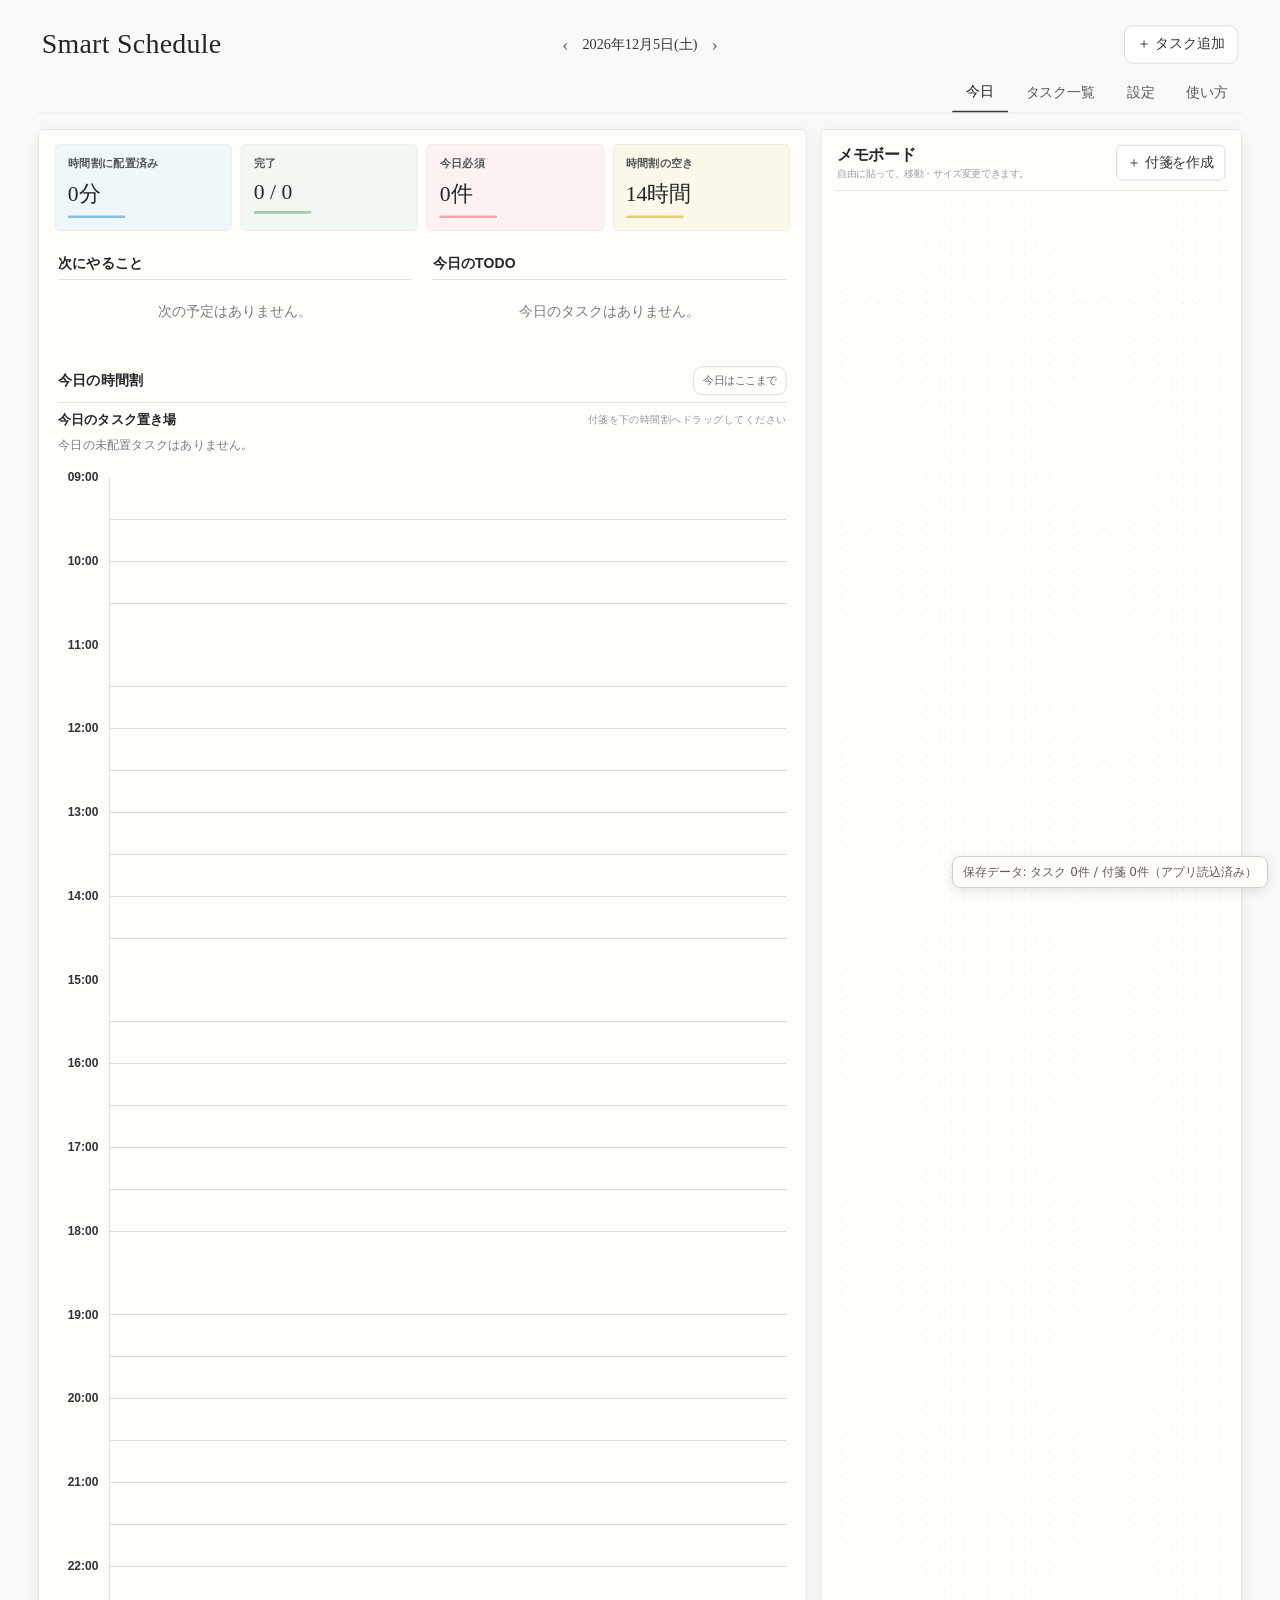
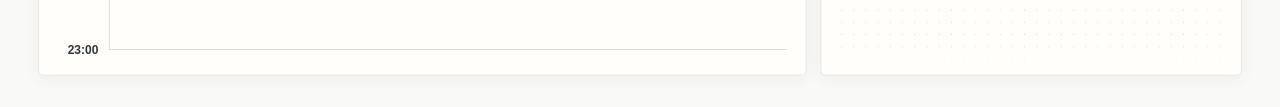
==== index.html @ 946af2ec "Load backup initialization fix on main entry" ====
<!doctype html>
<html lang="ja">
<head>
  <meta charset="utf-8">
  <meta name="viewport" content="width=device-width,initial-scale=1">
  <title>Smart Schedule</title>
  <meta name="theme-color" content="#f5f4f1">
  <meta name="application-name" content="Smart Schedule">
  <meta name="apple-mobile-web-app-capable" content="yes">
  <meta name="apple-mobile-web-app-status-bar-style" content="default">
  <meta name="apple-mobile-web-app-title" content="Smart Schedule">
  <link rel="manifest" href="manifest.webmanifest?v=3">
  <link rel="icon" href="icon-192-v3.svg" type="image/svg+xml">
  <link rel="apple-touch-icon" href="icon-192-v3.svg">
  <link rel="stylesheet" href="styles-v32.css">
</head>
<body>
  <div id="storageBootStatus" style="position:fixed;right:12px;bottom:12px;z-index:99999;padding:7px 10px;border:1px solid #d7cec4;border-radius:8px;background:#fffdf9;color:#655b52;font:12px/1.35 system-ui,-apple-system,'Segoe UI',sans-serif;box-shadow:0 3px 12px rgba(50,40,30,.12)">
    保存データ確認中…
  </div>
  <script>
  (function(){
    var el=document.getElementById('storageBootStatus');
    try{
      var raw=localStorage.getItem('smartScheduleDataV1');
      if(!raw){el.textContent='保存データ: キーなし';return;}
      var data=JSON.parse(raw);
      var tc=Array.isArray(data.tasks)?data.tasks.length:0;
      var mc=Array.isArray(data.memoNotes)?data.memoNotes.length:0;
      el.textContent='保存データ: タスク '+tc+'件 / 付箋 '+mc+'件';
    }catch(e){
      el.textContent='保存データ読込エラー: '+e.message;
    }
  })();
  </script>
  <div class="app-shell">
    <header class="topbar">
      <div class="brand-block">
        <h1>Smart Schedule</h1>
      </div>
      <div class="date-nav">
        <span class="date-chevron">‹</span>
        <p id="todayLabel"></p>
        <span class="date-chevron">›</span>
      </div>
      <div class="top-actions">
        <button id="addTaskBtn" class="primary">＋ タスク追加</button>
      </div>
    </header>

    <nav class="tabs">
      <button class="tab active" data-view="today">今日</button>
      <button class="tab" data-view="tasks">タスク一覧</button>
      <button class="tab" data-view="settings">設定</button>
      <button class="tab" data-view="help">使い方</button>
    </nav>

    <main>
      <section id="view-today" class="view active">
        <div id="overloadBanner" class="banner hidden"></div>

        <div class="today-layout">
          <section class="planner-page">
            <div class="summary-grid">
              <article class="stat-card stat-blue"><span>時間割に配置済み</span><strong id="plannedMinutes">0分</strong><i></i></article>
              <article class="stat-card stat-green"><span>完了</span><strong id="doneCount">0 / 0</strong><i></i></article>
              <article class="stat-card stat-red"><span>今日必須</span><strong id="mustCount">0件</strong><i></i></article>
              <article class="stat-card stat-yellow"><span>時間割の空き</span><strong id="freeMinutes">0分</strong><i></i></article>
            </div>

            <section id="neglectedSection" class="paper-section neglected-section hidden">
              <div class="section-head compact-head">
                <h2>放置中タスク</h2>
                <span id="neglectedCount" class="neglected-count">0件</span>
              </div>
              <div id="neglectedTasks" class="neglected-task-list"></div>
            </section>

            <div class="planner-overview">
              <section class="paper-section next-section">
                <div class="section-head compact-head">
                  <h2>次にやること</h2>
                </div>
                <div id="nextTask"></div>
              </section>

              <section class="paper-section todo-section">
                <div class="section-head compact-head">
                  <h2>今日のTODO</h2>
                </div>
                <div id="todayTasks" class="task-list compact-task-list"></div>
              </section>
            </div>

            <section class="paper-section timeline-section">
              <div class="section-head timeline-titlebar">
                <h2>今日の時間割</h2>
                <button id="dayDoneBtn" class="quiet-button">今日はここまで</button>
              </div>
              <div id="timeline" class="timeline"></div>
            </section>
          </section>

          <aside class="memo-page">
            <div class="memo-toolbar">
              <div>
                <h2>メモボード</h2>
                <p>自由に貼って、移動・サイズ変更できます。</p>
              </div>
              <button id="addMemoBtn" class="memo-add-button" type="button">＋ 付箋を作成</button>
            </div>
            <div id="memoBoard" class="memo-board" aria-label="自由メモスペース"></div>
          </aside>
        </div>
      </section>

      <section id="view-tasks" class="view">
        <section class="panel">
          <div class="section-head">
            <h2>タスク一覧</h2>
            <div class="filters task-filter-tabs" id="taskFilterTabs" role="tablist" aria-label="タスク表示切替">
              <button type="button" class="task-filter-tab active" data-task-filter="normal" role="tab" aria-selected="true">通常タスク</button>
              <button type="button" class="task-filter-tab" data-task-filter="recurring" role="tab" aria-selected="false">定期タスク</button>
              <button type="button" class="task-filter-tab" data-task-filter="done" role="tab" aria-selected="false">完了済み</button>
              <button type="button" class="task-filter-tab" data-task-filter="all" role="tab" aria-selected="false">すべて</button>
            </div>
          </div>
          <div id="allTasks" class="task-list"></div>
        </section>
      </section>

      <section id="view-settings" class="view">
        <section class="panel settings-grid">
          <h2>時間割の表示設定</h2>
          <label>平日の表示時間
            <div class="row"><input id="weekdayStart" type="time"><span>〜</span><input id="weekdayEnd" type="time"></div>
          </label>
          <label>土日の表示時間
            <div class="row"><input id="weekendStart" type="time"><span>〜</span><input id="weekendEnd" type="time"></div>
          </label>
          <label>時間割の最小目盛り
            <input value="30分" disabled>
          </label>
          <button id="saveSettingsBtn" class="primary">設定を保存</button>
        </section>

        <section class="panel install-panel">
          <h2>アプリとして使う</h2>
          <p class="muted">Smart Scheduleをインストールすると、Chromeのタブとは別の専用ウィンドウで起動できます。</p>
          <button id="installAppBtn" class="primary hidden" type="button">Smart Scheduleをインストール</button>
          <p id="installAppStatus" class="muted install-status"></p>
        </section>

        <section class="panel">
          <h2>データ管理</h2>
          <p class="muted">データはこのブラウザ内に保存されます。端末をまたいで使う場合は書き出し/読み込みを使ってください。</p>
          <div class="row wrap">
            <button id="exportBtn">データを書き出す</button>
            <label class="file-btn">データを読み込む<input id="importInput" type="file" accept="application/json"></label>
            <button id="demoBtn" class="ghost">サンプルデータを入れる</button>
          </div>
          <div class="storage-diagnostic">
            <button id="diagnoseStorageBtn" type="button">保存データを診断</button>
            <div id="storageDiagnosticResult" class="storage-diagnostic-result hidden"></div>
          </div>
        </section>
      </section>

      <section id="view-help" class="view">
        <section class="panel prose">
          <h2>使い方</h2>
          <h3>1. タスクを登録</h3>
          <p>「＋ タスク追加」から、内容・重要度・所要時間・実施方法・締切などを入力します。</p>
          <h3>2. 実施方法を選ぶ</h3>
          <ul>
            <li><b>日時固定</b>：指定した日時にそのまま時間割へ表示します。</li>
            <li><b>日付指定</b>：指定日に「今日のタスク置き場」へ表示します。</li>
            <li><b>期間指定</b>：開始日〜終了日の間、完了するまで毎日「今日のタスク置き場」へ表示します。</li>
            <li><b>締切まで候補</b>：開始可能日以降、締切まで候補として表示します。</li>
          </ul>
          <h3>3. 時間割を作る</h3>
          <p>時間割上部の小さな付箋をつかみ、下の時間割へドラッグして配置します。</p>
          <p>付箋置き場ではすべて同じ大きさですが、時間割に置くと所要時間に応じて高さが変わります。60分のタスクなら1時間ぶん、90分なら1時間30分ぶん表示されます。</p>
          <h3>4. 配置後に動かす</h3>
          <p>時間割上の「⋮⋮」を上下にドラッグすると時刻を変更できます。「戻す」で付箋置き場へ戻せます。</p>
          <h3>5. 右側をメモ帳として使う</h3>
          <p>時間割の右側は自由な白紙スペースです。「＋ 付箋を作成」からメモを作成できます。色は赤・黄・緑・青から選べ、初期色は緑です。</p>
          <p>作成した付箋は上部をドラッグして自由に移動できます。右下をドラッグすると大きさを自由に変更できます。</p>
          <h3>6. 終わったら完了</h3>
          <p>「完了」を押すとそのタスクを完了扱いにします。</p>
        </section>
      </section>
    </main>
  </div>

  <dialog id="memoDialog">
    <form id="memoForm" method="dialog">
      <div class="dialog-head">
        <h2 id="memoDialogTitle">付箋を作成</h2>
        <button type="button" id="closeMemoDialogBtn" class="icon-btn">×</button>
      </div>

      <input type="hidden" id="memoId">

      <label>付箋に書く内容
        <textarea id="memoText" rows="6" maxlength="1000" placeholder="急に入った仕事、あとで確認すること、思いついたことなど" required></textarea>
      </label>

      <fieldset class="memo-color-fieldset">
        <legend>付箋の色</legend>
        <div class="memo-color-options">
          <label class="memo-color-option red">
            <input type="radio" name="memoColor" value="red">
            <span>赤</span>
          </label>
          <label class="memo-color-option yellow">
            <input type="radio" name="memoColor" value="yellow">
            <span>黄</span>
          </label>
          <label class="memo-color-option green">
            <input type="radio" name="memoColor" value="green" checked>
            <span>緑</span>
          </label>
          <label class="memo-color-option blue">
            <input type="radio" name="memoColor" value="blue">
            <span>青</span>
          </label>
        </div>
      </fieldset>

      <label class="memo-important-check">
        <input id="memoImportant" type="checkbox">
        <span>重要な付箋</span>
      </label>

      <div class="dialog-actions">
        <button type="button" id="deleteMemoBtn" class="danger hidden">削除</button>
        <span class="spacer"></span>
        <button type="button" id="cancelMemoBtn">キャンセル</button>
        <button type="submit" class="primary">保存</button>
      </div>
    </form>
  </dialog>

  <dialog id="taskDialog">
    <form id="taskForm" method="dialog">
      <div class="dialog-head">
        <h2 id="dialogTitle">タスク追加</h2>
        <button type="button" id="closeDialogBtn" class="icon-btn">×</button>
      </div>

      <input type="hidden" id="taskId">

      <div id="taskOverdueInfo" class="task-overdue-info hidden"></div>

      <div class="task-basic-fields">
        <label>タスク名
          <input id="title" required maxlength="100" placeholder="例：暗算プリントを作る">
        </label>

        <label>メモ
          <textarea id="notes" rows="3" placeholder="必要なら補足を書きます"></textarea>
        </label>

        <label>所要時間
          <div class="duration-input-wrap">
            <input id="duration" type="number" min="5" step="5" value="30" required>
            <span>分</span>
          </div>
        </label>

        <label>いつやるか
          <select id="scheduleMode">
            <option value="fixed">日時固定</option>
            <option value="date" selected>日付指定</option>
            <option value="range">期間指定</option>
            <option value="auto">締切まで候補</option>
          </select>
        </label>

        <div id="modeFields"></div>

        <label>締切
          <input id="deadline" type="datetime-local">
        </label>
      </div>

      <details class="task-details">
        <summary>
          <span>詳細設定</span>
          <small>重要度・カテゴリ・繰り返しなど</small>
        </summary>

        <div class="task-details-body">
          <div class="form-grid">
            <label>カテゴリ<input id="category" placeholder="仕事・勉強・私用など"></label>
            <label>重要度
              <select id="importance">
                <option value="1">★</option>
                <option value="2">★★</option>
                <option value="3" selected>★★★</option>
                <option value="4">★★★★</option>
                <option value="5">★★★★★</option>
              </select>
            </label>
            <label>作業の重さ
              <select id="intensity">
                <option value="light">軽い</option>
                <option value="normal" selected>普通</option>
                <option value="focus">集中</option>
              </select>
            </label>
            <label>繰り返し
              <select id="recurrence">
                <option value="none">なし</option>
                <option value="daily">毎日</option>
                <option value="weekdays">平日のみ</option>
                <option value="weekends">土日のみ</option>
                <option value="weekly">毎週（曜日指定）</option>
              </select>
            </label>
          </div>

          <div id="weekdayPicker" class="weekday-picker hidden"></div>

          <div class="advanced task-placement-note">
            <h3>時間割への配置</h3>
            <p class="muted">日付指定・期間指定・締切まで候補のタスクは、今日のタスク置き場から自分で時間割へ配置します。</p>
          </div>
        </div>
      </details>

      <div class="dialog-actions">
        <button type="button" id="deleteTaskBtn" class="danger hidden">削除</button>
        <span class="spacer"></span>
        <button type="button" id="cancelBtn">キャンセル</button>
        <button type="submit" class="primary">保存</button>
      </div>
    </form>
  </dialog>

  <script>
  (function(){
    var boot=document.getElementById('storageBootStatus');
    var s=document.createElement('script');
    s.src='./app-v48.js?v=20261112-safe2';
    s.onload=function(){
      if(boot && !boot.textContent.includes('アプリ読込済み')) boot.textContent+=' / JS読込完了';
    };
    s.onerror=function(){
      if(boot) boot.textContent+=' / JS読込失敗';
    };
    document.body.appendChild(s);
  })();
  </script>
</body>
</html>
---- styles-v32.css ----
:root{
  --bg:#f6f7fb;--panel:#fff;--text:#1f2937;--muted:#6b7280;--line:#e5e7eb;
  --primary:#2563eb;--primary-soft:#eff6ff;--danger:#dc2626;--warn:#b45309;
  --radius:16px;--shadow:0 8px 30px rgba(15,23,42,.06)
}
*{box-sizing:border-box}
body{margin:0;font-family:-apple-system,BlinkMacSystemFont,"Segoe UI","Noto Sans JP",sans-serif;background:var(--bg);color:var(--text)}
button,input,select,textarea{font:inherit}
button{cursor:pointer;border:1px solid var(--line);background:#fff;border-radius:10px;padding:.65rem .9rem}
button:hover{filter:brightness(.98)}
.primary{background:var(--primary);color:#fff;border-color:var(--primary)}
.ghost{background:#f9fafb}.danger{color:#fff;background:var(--danger);border-color:var(--danger)}
.app-shell{max-width:1120px;margin:auto;padding:24px}
.topbar{display:flex;justify-content:space-between;gap:16px;align-items:center}
.topbar h1{margin:0;font-size:1.7rem}.topbar p{margin:.3rem 0 0;color:var(--muted)}
.top-actions,.row{display:flex;gap:10px;align-items:center}.wrap{flex-wrap:wrap}
.tabs{display:flex;gap:8px;margin:20px 0;overflow:auto}.tab.active{background:#111827;color:#fff;border-color:#111827}
.view{display:none}.view.active{display:block}
.summary-grid{display:grid;grid-template-columns:repeat(4,1fr);gap:12px;margin-bottom:14px}
.stat-card,.panel{background:var(--panel);border:1px solid var(--line);border-radius:var(--radius);box-shadow:var(--shadow)}
.stat-card{padding:16px}.stat-card span{display:block;color:var(--muted);font-size:.9rem}.stat-card strong{display:block;font-size:1.45rem;margin-top:4px}
.panel{padding:18px;margin:14px 0}.section-head{display:flex;justify-content:space-between;gap:12px;align-items:center}
.section-head h2,.panel h2{margin:0 0 12px}
.focus-panel{border-left:5px solid var(--primary)}
.banner{border-radius:12px;padding:12px 14px;background:#fff7ed;border:1px solid #fed7aa;color:#9a3412;margin-bottom:14px}
.hidden{display:none!important}
.timeline{display:flex;flex-direction:column;gap:8px}
.timeline-item{display:grid;grid-template-columns:110px 1fr auto;gap:12px;align-items:center;padding:12px;border:1px solid var(--line);border-radius:12px}
.timeline-item.fixed{border-left:5px solid #7c3aed}.timeline-item.must{border-left:5px solid #dc2626}.timeline-item.recommended{border-left:5px solid #ea580c}
.time{font-variant-numeric:tabular-nums;font-weight:700}.meta,.muted{color:var(--muted);font-size:.9rem}
.task-list{display:flex;flex-direction:column;gap:10px}
.task-card{border:1px solid var(--line);border-radius:12px;padding:14px;display:grid;grid-template-columns:1fr auto;gap:12px;background:#fff}
.task-card.done{opacity:.6}.task-card h3{margin:0 0 6px;font-size:1rem}.task-tags{display:flex;gap:6px;flex-wrap:wrap}
.tag{background:#f3f4f6;border-radius:999px;padding:3px 8px;font-size:.78rem}
.tag.red{background:#fef2f2;color:#b91c1c}.tag.orange{background:#fff7ed;color:#c2410c}.tag.blue{background:#eff6ff;color:#1d4ed8}
.card-actions{display:flex;gap:6px;align-items:flex-start;flex-wrap:wrap;justify-content:flex-end}
.card-actions button{padding:.45rem .65rem;font-size:.86rem}
.settings-grid{display:grid;grid-template-columns:1fr 1fr;gap:14px}.settings-grid h2{grid-column:1/-1}
label{display:flex;flex-direction:column;gap:6px;color:#374151;font-size:.92rem}
input,select,textarea{width:100%;border:1px solid #d1d5db;border-radius:10px;padding:.7rem;background:#fff;color:var(--text)}
.check{flex-direction:row;align-items:center}.check input{width:auto}
.file-btn{display:inline-flex;width:auto;padding:.65rem .9rem;border:1px solid var(--line);border-radius:10px;background:#fff;cursor:pointer}.file-btn input{display:none}
dialog{width:min(720px,calc(100% - 24px));border:0;border-radius:18px;padding:0;box-shadow:0 25px 80px rgba(0,0,0,.25)}
dialog::backdrop{background:rgba(15,23,42,.5)}
#taskForm{padding:20px;display:flex;flex-direction:column;gap:14px}.dialog-head,.dialog-actions{display:flex;align-items:center;gap:10px}.dialog-head{justify-content:space-between}
.dialog-head h2{margin:0}.icon-btn{border:0;font-size:1.5rem;padding:.2rem .5rem}.spacer{flex:1}
.form-grid{display:grid;grid-template-columns:1fr 1fr;gap:12px}.advanced{border-top:1px solid var(--line);padding-top:12px}.advanced h3{margin:0 0 10px}
.weekday-picker{display:flex;gap:6px;flex-wrap:wrap}.weekday-picker label{flex-direction:row;padding:6px 10px;border:1px solid var(--line);border-radius:999px}
.prose{line-height:1.75}.prose h3{margin-top:1.4rem;margin-bottom:.4rem}
.next-box{display:flex;justify-content:space-between;gap:14px;align-items:center}.next-box strong{font-size:1.12rem}
.empty{padding:24px;text-align:center;color:var(--muted)}
@media(max-width:760px){
  .app-shell{padding:14px}.topbar{align-items:flex-start;flex-direction:column}.top-actions{width:100%}.top-actions button{flex:1}
  .summary-grid{grid-template-columns:1fr 1fr}.settings-grid,.form-grid{grid-template-columns:1fr}.settings-grid h2{grid-column:auto}
  .timeline-item{grid-template-columns:86px 1fr}.timeline-item .card-actions{grid-column:1/-1}
  .task-card{grid-template-columns:1fr}.card-actions{justify-content:flex-start}
}


/* --- Planner / sticky-note schedule --- */
.planner-help{
  margin-bottom:12px;padding:10px 12px;border-radius:10px;background:#f8fafc;
  color:var(--muted);font-size:.9rem;border:1px solid var(--line)
}
.planner-wrap{display:grid;grid-template-columns:64px 1fr;gap:10px;align-items:start}
.planner-labels{position:relative}
.planner-time{
  position:absolute;left:0;right:0;transform:translateY(-.6em);
  color:#9ca3af;font-size:.75rem;text-align:right;padding-right:4px
}
.planner-time.major{color:#4b5563;font-weight:700}
.planner-canvas{
  position:relative;border:1px solid var(--line);border-radius:14px;
  background:
    repeating-linear-gradient(
      to bottom,
      #ffffff 0,
      #ffffff 47px,
      #eef2f7 47px,
      #eef2f7 48px
    );
  overflow:hidden;min-width:0
}
.planner-task,.planner-break{
  position:absolute;left:8px;right:8px;border-radius:12px
}
.planner-task{
  display:grid;grid-template-columns:36px minmax(0,1fr) auto;gap:8px;align-items:center;
  padding:7px 8px;background:#fff;border:1px solid #dbe2ea;
  box-shadow:0 3px 10px rgba(15,23,42,.08);z-index:2
}
.planner-task.must{border-left:5px solid #dc2626}
.planner-task.recommended{border-left:5px solid #ea580c}
.planner-task.optional{border-left:5px solid #2563eb}
.planner-task.fixed{border-left:5px solid #7c3aed;background:#faf5ff}
.planner-task.manual{border-left:5px solid #059669;background:#ecfdf5}
.planner-task.dragging{z-index:20;opacity:.92;box-shadow:0 14px 30px rgba(15,23,42,.22)}
.drag-handle{
  border:0;background:transparent;padding:8px 4px;cursor:grab;font-size:1.05rem;
  touch-action:none;user-select:none;color:#6b7280
}
.drag-handle:active{cursor:grabbing}
.planner-task-body{min-width:0}
.planner-task-body b{display:block;white-space:nowrap;overflow:hidden;text-overflow:ellipsis}
.planner-task-actions{display:flex;gap:4px;flex-wrap:wrap;justify-content:flex-end}
.planner-task-actions button{padding:.32rem .48rem;font-size:.76rem}
.planner-break{
  background:rgba(148,163,184,.12);border:1px dashed #cbd5e1;
  display:flex;align-items:center;padding:0 10px;color:#64748b;font-size:.8rem;z-index:1
}

@media(max-width:760px){
  .planner-wrap{grid-template-columns:48px 1fr;gap:6px}
  .planner-task{grid-template-columns:30px minmax(0,1fr);padding:6px}
  .planner-task-actions{grid-column:2;justify-content:flex-start}
  .planner-task-actions button{padding:.28rem .42rem}
  .planner-task,.planner-break{left:5px;right:5px}
}


/* Compact planner cards for 15/30 minute tasks */
.planner-task{overflow:hidden}
.planner-task.compact{
  grid-template-columns:30px minmax(0,1fr) auto;
  gap:6px;
  padding:4px 6px;
}
.planner-task.compact .drag-handle{
  padding:4px 2px;
  min-height:28px;
}
.planner-task.compact .planner-task-body{
  display:flex;
  align-items:center;
  min-height:28px;
}
.planner-task.compact .planner-task-body b{
  font-size:.9rem;
  line-height:1.1;
}
.planner-task.compact .planner-task-body .meta{
  display:none;
}
.planner-task.compact .planner-task-actions{
  flex-wrap:nowrap;
  gap:3px;
  align-items:center;
}
.planner-task.compact .planner-task-actions button{
  padding:.22rem .38rem;
  font-size:.7rem;
  line-height:1;
  min-height:28px;
}


/* Exact time-proportional planner blocks */
.planner-task,
.planner-break{
  border-radius:10px;
}
.planner-task{
  min-height:0;
}
.planner-task.compact{
  min-height:0;
}


/* Manual sticky-note task tray */
.task-tray-section{
  margin-bottom:14px;
  padding:12px;
  border:1px solid var(--line);
  border-radius:12px;
  background:#fafafa;
}
.tray-head{
  display:flex;
  justify-content:space-between;
  gap:10px;
  align-items:center;
  margin-bottom:10px;
}
.tray-head span{color:var(--muted);font-size:.82rem}
.task-tray{
  display:flex;
  gap:8px;
  flex-wrap:wrap;
  align-items:stretch;
}
.task-sticky{
  width:150px;
  min-height:58px;
  max-height:58px;
  padding:7px 8px;
  border:1px solid #d8dee8;
  border-left:4px solid #f59e0b;
  border-radius:9px;
  background:#fffdf3;
  display:grid;
  grid-template-columns:minmax(0,1fr) auto;
  grid-template-rows:auto auto;
  gap:2px 6px;
  align-items:center;
  cursor:grab;
  user-select:none;
  touch-action:none;
  overflow:hidden;
}
.task-sticky:active{cursor:grabbing}
.sticky-title{
  grid-column:1/2;
  font-weight:700;
  font-size:.84rem;
  white-space:nowrap;
  overflow:hidden;
  text-overflow:ellipsis;
}
.sticky-meta{
  grid-column:1/2;
  color:var(--muted);
  font-size:.72rem;
  white-space:nowrap;
  overflow:hidden;
  text-overflow:ellipsis;
}
.task-sticky button{
  grid-column:2/3;
  grid-row:1/3;
  padding:.28rem .42rem;
  font-size:.72rem;
}
.tray-empty{color:var(--muted);font-size:.86rem;padding:4px 0}
.sticky-ghost{
  position:fixed;
  z-index:9999;
  pointer-events:none;
  padding:7px 10px;
  border-radius:8px;
  border:1px solid #d8dee8;
  background:#fffdf3;
  box-shadow:0 8px 24px rgba(15,23,42,.18);
  font-size:.82rem;
  max-width:220px;
  white-space:nowrap;
  overflow:hidden;
  text-overflow:ellipsis;
}
@media(max-width:760px){
  .tray-head{align-items:flex-start;flex-direction:column}
  .task-sticky{width:calc(50% - 4px);min-width:130px}
}


/* Split planner + free memo board */
.schedule-workspace{
  display:grid;
  grid-template-columns:minmax(0,1.35fr) minmax(320px,.65fr);
  gap:14px;
  align-items:stretch;
}
.schedule-column{min-width:0}
.memo-column{
  min-width:0;
  display:flex;
  flex-direction:column;
  border-left:1px solid var(--line);
  padding-left:14px;
}
.memo-toolbar{
  display:flex;
  justify-content:space-between;
  gap:10px;
  align-items:flex-start;
  margin-bottom:10px;
}
.memo-toolbar h3{margin:0 0 3px;font-size:1rem}
.memo-toolbar p{margin:0;color:var(--muted);font-size:.78rem;line-height:1.4}
.memo-toolbar button{white-space:nowrap}
.memo-board{
  position:relative;
  flex:1;
  min-height:720px;
  border:1px solid #e5e7eb;
  border-radius:12px;
  background:#fff;
  overflow:hidden;
}

/* Free memo sticky notes */
.memo-note{
  position:absolute;
  min-width:130px;
  min-height:90px;
  max-width:100%;
  resize:both;
  overflow:auto;
  border-radius:10px;
  border:1px solid rgba(15,23,42,.14);
  box-shadow:0 4px 14px rgba(15,23,42,.12);
  display:flex;
  flex-direction:column;
  z-index:2;
}
.memo-note.moving{z-index:20;box-shadow:0 12px 30px rgba(15,23,42,.22)}
.memo-note-bar{
  display:flex;
  align-items:center;
  gap:5px;
  min-height:32px;
  padding:4px 5px 4px 8px;
  border-bottom:1px solid rgba(15,23,42,.1);
  cursor:grab;
  user-select:none;
  touch-action:none;
  background:rgba(255,255,255,.25);
}
.memo-note-bar:active{cursor:grabbing}
.memo-grip{font-weight:700;opacity:.55}
.memo-note-label{font-size:.7rem;font-weight:700;opacity:.65;flex:1}
.memo-mini-btn{
  padding:.2rem .38rem;
  font-size:.68rem;
  border-radius:7px;
  background:rgba(255,255,255,.65);
}
.memo-note-text{
  padding:9px 10px 14px;
  font-size:.88rem;
  line-height:1.55;
  white-space:normal;
  overflow-wrap:anywhere;
  flex:1;
}
.memo-red{background:#ffd9d9}
.memo-yellow{background:#fff3b0}
.memo-green{background:#dff4df}
.memo-blue{background:#dcecff}

/* memo editor color selector */
.memo-color-fieldset{
  border:1px solid var(--line);
  border-radius:12px;
  padding:12px;
  margin:0;
}
.memo-color-fieldset legend{padding:0 6px;color:#374151;font-size:.92rem}
.memo-color-options{
  display:grid;
  grid-template-columns:repeat(4,1fr);
  gap:8px;
}
.memo-color-option{
  min-height:44px;
  border:1px solid rgba(15,23,42,.12);
  border-radius:10px;
  padding:8px;
  display:flex;
  flex-direction:row;
  align-items:center;
  justify-content:center;
  gap:6px;
  cursor:pointer;
}
.memo-color-option input{width:auto}
.memo-color-option.red{background:#ffd9d9}
.memo-color-option.yellow{background:#fff3b0}
.memo-color-option.green{background:#dff4df}
.memo-color-option.blue{background:#dcecff}

@media(max-width:900px){
  .schedule-workspace{grid-template-columns:1fr}
  .memo-column{
    border-left:0;
    border-top:1px solid var(--line);
    padding-left:0;
    padding-top:14px;
  }
  .memo-board{min-height:520px}
}
@media(max-width:520px){
  .memo-toolbar{flex-direction:column}
  .memo-toolbar button{width:100%}
  .memo-color-options{grid-template-columns:1fr 1fr}
}


/* =========================================================
   Refined paper-planner visual system
   ========================================================= */
:root{
  --bg:#f5f4f1;
  --panel:#fffefa;
  --text:#22262b;
  --muted:#777b80;
  --line:#deded8;
  --paper:#fffefa;
  --paper-2:#fbfaf6;
  --blue:#7fb8df;
  --green:#9bc9a4;
  --red:#e8a0a0;
  --yellow:#e4c76a;
  --shadow:0 4px 18px rgba(33,37,41,.055);
}

body{
  background:
    linear-gradient(rgba(255,255,255,.56),rgba(255,255,255,.56)),
    #f3f2ef;
  color:var(--text);
}

.app-shell{
  max-width:1480px;
  margin:auto;
  padding:26px 30px 36px;
}

.topbar{
  display:grid;
  grid-template-columns:1fr auto 1fr;
  align-items:center;
  gap:20px;
  padding:3px 4px 10px;
}
.brand-block h1{
  margin:0;
  font-family:Georgia,"Times New Roman","Noto Serif JP",serif;
  font-size:2rem;
  font-weight:500;
  letter-spacing:.01em;
}
.date-nav{
  display:flex;
  align-items:center;
  justify-content:center;
  gap:16px;
  font-family:"Noto Serif JP",Georgia,serif;
}
.date-nav p{
  margin:0;
  color:#30343a;
  font-size:1.02rem;
}
.date-chevron{
  color:#686d72;
  font-size:1.4rem;
  user-select:none;
}
.top-actions{justify-content:flex-end}
.top-actions .primary{
  background:#fefefe;
  color:#31363b;
  border:1px solid #d9d9d4;
  box-shadow:none;
}
.top-actions .primary:hover{background:#f6f6f2}

.tabs{
  justify-content:flex-end;
  margin:0 0 18px;
  gap:4px;
  border-bottom:1px solid #e5e4df;
}
.tab{
  border:0;
  border-radius:0;
  background:transparent;
  padding:.75rem 1rem .7rem;
  color:#53575b;
}
.tab.active{
  background:transparent;
  color:#17191c;
  border-bottom:2px solid #33383d;
}

.today-layout{
  display:grid;
  grid-template-columns:minmax(0,1.55fr) minmax(300px,.85fr);
  gap:16px;
  align-items:stretch;
}

.planner-page,
.memo-page{
  background:rgba(255,254,250,.94);
  border:1px solid #e4e3de;
  border-radius:5px;
  box-shadow:var(--shadow);
}

.planner-page{
  padding:16px 18px 20px;
  min-width:0;
}

.memo-page{
  padding:16px 16px 18px;
  min-width:0;
  display:flex;
  flex-direction:column;
}

.summary-grid{
  grid-template-columns:repeat(4,minmax(0,1fr));
  gap:10px;
  margin-bottom:15px;
}
.stat-card{
  border-radius:6px;
  border:1px solid #ecebe6;
  box-shadow:none;
  padding:14px 14px 11px;
  min-height:100px;
  background:#fafafa;
  position:relative;
}
.stat-card span{
  font-size:.79rem;
  color:#4f5458;
  font-weight:600;
}
.stat-card strong{
  font-family:Georgia,"Times New Roman","Noto Serif JP",serif;
  font-size:1.55rem;
  font-weight:500;
  margin-top:9px;
}
.stat-card i{
  display:block;
  width:38%;
  height:3px;
  border-radius:3px;
  margin-top:8px;
  opacity:.9;
}
.stat-blue{background:#f0f7fb}.stat-blue i{background:var(--blue)}
.stat-green{background:#f1f8f2}.stat-green i{background:var(--green)}
.stat-red{background:#fcf2f2}.stat-red i{background:var(--red)}
.stat-yellow{background:#fbf7e9}.stat-yellow i{background:var(--yellow)}

.planner-overview{
  display:grid;
  grid-template-columns:1fr 1fr;
  gap:16px;
  margin-bottom:8px;
}
.paper-section{
  padding:12px 4px 8px;
  border:0;
  box-shadow:none;
  background:transparent;
}
.compact-head{
  border-bottom:1px solid #deded9;
  padding-bottom:7px;
  margin-bottom:2px;
}
.compact-head h2,
.timeline-titlebar h2{
  margin:0;
  font-size:1rem;
  font-weight:650;
  letter-spacing:.01em;
}
.timeline-titlebar{
  padding:5px 0 8px;
  border-bottom:1px solid #deded9;
}
.quiet-button{
  background:transparent;
  border:1px solid #dcdcd7;
  padding:.45rem .65rem;
  font-size:.78rem;
  color:#656a6e;
  box-shadow:none;
}

/* next item */
.focus-panel{border-left:0}
.next-box{
  min-height:92px;
  padding:15px 8px 12px;
  border-bottom:1px solid #ededE8;
}
.next-box strong{font-size:.96rem}
.next-box .meta{margin-top:6px;font-size:.78rem}
.next-box .primary{
  background:#fff;
  color:#33383d;
  border:1px solid #d7d7d2;
}

/* compact TODO on top */
.compact-task-list{gap:0}
.compact-task-list .task-card{
  border:0;
  border-bottom:1px solid #ecebe7;
  border-radius:0;
  padding:8px 4px;
  box-shadow:none;
  background:transparent;
  grid-template-columns:minmax(0,1fr) auto;
  gap:8px;
}
.compact-task-list .task-card h3{
  font-size:.86rem;
  margin:0;
  font-weight:500;
}
.compact-task-list .task-tags{display:none}
.compact-task-list .card-actions{gap:3px}
.compact-task-list .card-actions button{
  padding:.25rem .38rem;
  font-size:.68rem;
  border-radius:6px;
}

/* task tray */
.timeline-section{padding-top:7px}
.task-tray-section{
  margin:10px 0 16px;
  padding:0;
  border:0;
  border-radius:0;
  background:transparent;
}
.tray-head{
  margin:0 0 7px;
  align-items:center;
}
.tray-head b{
  font-size:.92rem;
  font-weight:650;
}
.tray-head span{font-size:.72rem;color:#92959a}
.task-tray{gap:7px}
.task-sticky{
  width:122px;
  min-height:52px;
  max-height:52px;
  border-radius:5px;
  background:#fff;
  border:1px solid #dbdbd6;
  border-left-width:4px;
  box-shadow:0 2px 6px rgba(40,43,46,.06);
}
.task-sticky:nth-child(4n+1){border-left-color:#e7a0a0}
.task-sticky:nth-child(4n+2){border-left-color:#e2c768}
.task-sticky:nth-child(4n+3){border-left-color:#86badb}
.task-sticky:nth-child(4n+4){border-left-color:#9fc99f}
.sticky-title{font-size:.78rem}
.sticky-meta{font-size:.67rem}

/* timeline */
.planner-wrap{
  grid-template-columns:50px 1fr;
  gap:8px;
}
.planner-canvas{
  border:0;
  border-left:1px solid #d7d8d4;
  border-radius:0;
  background:
    repeating-linear-gradient(
      to bottom,
      rgba(255,255,255,.01) 0,
      rgba(255,255,255,.01) 47px,
      #deded9 47px,
      #deded9 48px
    );
}
.planner-time{
  color:#7d8286;
  font-size:.7rem;
}
.planner-time.major{color:#53585c;font-weight:500}
.planner-task{
  left:10px;
  right:auto;
  width:min(74%,520px);
  border-radius:4px;
  border:1px solid #dadbd7;
  border-left-width:4px;
  background:#fff !important;
  box-shadow:0 2px 5px rgba(35,38,41,.045);
}
.planner-task.manual{border-left-color:#7fb8df}
.planner-task.fixed{border-left-color:#c19ccf;background:#fff !important}
.planner-task-body b{font-size:.83rem;font-weight:650}
.planner-task .meta{font-size:.7rem}
.drag-handle{font-size:.9rem;color:#9b9da0}
.planner-task-actions button{
  background:#fff;
  border-color:#e2e2de;
  box-shadow:none;
}

/* memo board */
.memo-toolbar{
  align-items:center;
  border-bottom:1px solid #e1e0dc;
  padding:0 2px 10px;
  margin-bottom:10px;
}
.memo-toolbar h2{
  margin:0;
  font-family:"Noto Serif JP",Georgia,serif;
  font-size:1.12rem;
  font-weight:600;
}
.memo-toolbar p{
  margin:3px 0 0;
  font-size:.7rem;
  color:#999c9f;
}
.memo-add-button{
  white-space:nowrap;
  background:#fff;
  color:#32373b;
  border:1px solid #d8d8d3;
  padding:.55rem .72rem;
  border-radius:6px;
  box-shadow:none;
}
.memo-board{
  position:relative;
  flex:1;
  min-height:920px;
  border:0;
  border-radius:0;
  background-color:#fffefa;
  background-image:radial-gradient(#d9d9d3 .7px,transparent .7px);
  background-size:14px 14px;
  overflow:hidden;
}

/* memo notes: straight, horizontal and paper-like */
.memo-note{
  min-width:210px;
  min-height:90px;
  border-radius:2px;
  border:1px solid rgba(40,43,46,.08);
  box-shadow:0 7px 16px rgba(42,45,48,.11);
  transform:none !important;
  resize:both;
}
.memo-note-bar{
  min-height:25px;
  border-bottom:0;
  background:rgba(255,255,255,.13);
  padding:2px 5px 1px 8px;
}
.memo-grip{opacity:.38}
.memo-note-label{font-size:.6rem;opacity:.45}
.memo-mini-btn{
  opacity:.62;
  background:rgba(255,255,255,.58);
  border:0;
  padding:.16rem .3rem;
}
.memo-note-text{
  padding:8px 12px 12px;
  font-family:"Noto Serif JP","Yu Mincho","Hiragino Mincho ProN",serif;
  font-size:.85rem;
  line-height:1.6;
}
.memo-red{background:#f7cccc}
.memo-yellow{background:#f7e995}
.memo-green{background:#d8edc4}
.memo-blue{background:#cce8f7}

.memo-color-option.red{background:#f7cccc}
.memo-color-option.yellow{background:#f7e995}
.memo-color-option.green{background:#d8edc4}
.memo-color-option.blue{background:#cce8f7}





/* =========================================================
   Fixed-composition viewport scaling
   Keep the desktop two-column layout at all window widths.
   ========================================================= */
html,body{
  width:100%;
  min-width:0;
}
body{
  overflow-x:hidden;
}
.app-shell{
  width:1440px;
  max-width:none;
  margin:0;
  position:absolute;
  left:50%;
  top:0;
  transform:translateX(-50%) scale(var(--app-scale,1));
  transform-origin:top center;
}
.today-layout{
  grid-template-columns:minmax(0,1.55fr) minmax(300px,.85fr) !important;
}
.planner-overview{
  grid-template-columns:1fr 1fr !important;
}
.summary-grid{
  grid-template-columns:repeat(4,minmax(0,1fr)) !important;
}


/* Resize memo notes from any edge or corner */
.memo-note{
  resize:none !important;
}
.memo-note.resizing{
  z-index:30;
  box-shadow:0 12px 28px rgba(42,45,48,.18);
}
.memo-resize-handle{
  position:absolute;
  z-index:12;
  display:block;
  background:transparent;
  touch-action:none;
  user-select:none;
}
.resize-n,.resize-s{
  left:14px;
  right:14px;
  height:14px;
  cursor:ns-resize;
}
.resize-n{top:-7px}
.resize-s{bottom:-7px}
.resize-e,.resize-w{
  top:14px;
  bottom:14px;
  width:14px;
  cursor:ew-resize;
}
.resize-e{right:-7px}
.resize-w{left:-7px}
.resize-ne,.resize-nw,.resize-se,.resize-sw{
  width:16px;
  height:16px;
}
.resize-ne{right:-5px;top:-5px;cursor:nesw-resize}
.resize-nw{left:-5px;top:-5px;cursor:nwse-resize}
.resize-se{right:-5px;bottom:-5px;cursor:nwse-resize}
.resize-sw{left:-5px;bottom:-5px;cursor:nesw-resize}

/* Resize handles are intentionally invisible: only pointer cursor changes at note edges */
.memo-resize-handle,
.memo-resize-handle::before,
.memo-resize-handle::after{
  background:transparent !important;
  border:0 !important;
  box-shadow:none !important;
  outline:0 !important;
  opacity:0 !important;
}

/* Prevent native scrollbars from appearing inside sticky notes */
.memo-note{
  overflow:hidden !important;
  scrollbar-width:none;
}
.memo-note::-webkit-scrollbar{
  display:none;
  width:0;
  height:0;
}
.memo-note-text{
  overflow:hidden !important;
}


/* Direct delete control on each sticky note */
.memo-note-actions{
  margin-left:auto;
  display:flex;
  align-items:center;
  gap:2px;
}
.memo-delete-x{
  border:0;
  background:transparent;
  color:rgba(35,39,43,.58);
  font-size:1rem;
  line-height:1;
  width:24px;
  height:24px;
  padding:0;
  border-radius:50%;
  cursor:pointer;
}
.memo-delete-x:hover{
  background:rgba(255,255,255,.5);
  color:#2a2e31;
}


/* Slightly deeper sticky-note headers while preserving the soft planner feel */
.memo-red .memo-note-bar{
  background:#e7b8b8;
}
.memo-yellow .memo-note-bar{
  background:#e7d77f;
}
.memo-green .memo-note-bar{
  background:#bfd7a8;
}
.memo-blue .memo-note-bar{
  background:#b5d4e5;
}

.memo-note-bar{
  color:#30363a;
}
.memo-note-bar .memo-note-label,
.memo-note-bar .memo-grip{
  color:rgba(48,54,58,.72);
}
.memo-note-bar .memo-mini-btn,
.memo-note-bar .memo-delete-x{
  color:rgba(48,54,58,.78);
}
.memo-note-bar .memo-mini-btn:hover,
.memo-note-bar .memo-delete-x:hover{
  background:rgba(255,255,255,.34);
  color:#252a2e;
}


/* =========================================================
   Memo editor dialog — refined paper/planner styling
   ========================================================= */
#memoDialog{
  width:min(640px,calc(100vw - 28px));
  border:1px solid #deddd7;
  border-radius:12px;
  padding:0;
  background:#fffefa;
  color:#25292d;
  box-shadow:0 24px 60px rgba(35,39,43,.18);
}
#memoDialog::backdrop{
  background:rgba(46,50,54,.28);
  backdrop-filter:blur(2px);
}
#memoForm{
  padding:22px 22px 18px;
  background:
    linear-gradient(rgba(255,255,255,.82),rgba(255,255,255,.82)),
    #fbfaf6;
}
#memoDialog .dialog-head{
  display:flex;
  align-items:center;
  justify-content:space-between;
  margin-bottom:16px;
  padding-bottom:11px;
  border-bottom:1px solid #e5e3dc;
}
#memoDialog .dialog-head h2{
  margin:0;
  font-family:"Noto Serif JP",Georgia,serif;
  font-size:1.22rem;
  font-weight:600;
  letter-spacing:.01em;
}
#memoDialog .icon-btn{
  width:32px;
  height:32px;
  padding:0;
  border:0;
  border-radius:50%;
  background:transparent;
  color:#62676b;
  font-size:1.25rem;
  line-height:1;
  box-shadow:none;
}
#memoDialog .icon-btn:hover{
  background:#f0efea;
  color:#252a2e;
}
#memoDialog label{
  color:#4b5054;
  font-size:.82rem;
  font-weight:500;
}
#memoText{
  width:100%;
  box-sizing:border-box;
  margin-top:7px;
  min-height:150px;
  padding:14px 15px;
  resize:vertical;
  border:1px solid #d9d8d2;
  border-radius:8px;
  color:#2f3337;
  font:inherit;
  line-height:1.75;
  background-color:#fffefb;
  background-image:
    repeating-linear-gradient(
      to bottom,
      transparent 0,
      transparent 31px,
      #eceae3 31px,
      #eceae3 32px
    );
  box-shadow:inset 0 1px 2px rgba(30,34,38,.03);
}
#memoText:focus{
  outline:none;
  border-color:#bfc5c8;
  box-shadow:0 0 0 3px rgba(127,184,223,.12);
}
.memo-color-fieldset{
  margin:17px 0 0;
  padding:0;
  border:0;
}
.memo-color-fieldset legend{
  margin-bottom:8px;
  padding:0;
  color:#4b5054;
  font-size:.82rem;
  font-weight:500;
}
.memo-color-options{
  display:grid;
  grid-template-columns:repeat(4,1fr);
  gap:9px;
}
.memo-color-option{
  position:relative;
  display:flex !important;
  align-items:center;
  justify-content:center;
  min-height:60px;
  border:1px solid rgba(44,48,52,.09);
  border-radius:7px;
  cursor:pointer;
  box-shadow:0 2px 5px rgba(42,45,48,.05);
  transition:transform .12s ease,box-shadow .12s ease,border-color .12s ease;
}
.memo-color-option:hover{
  transform:translateY(-1px);
  box-shadow:0 4px 10px rgba(42,45,48,.08);
}
.memo-color-option input{
  position:absolute;
  opacity:0;
  pointer-events:none;
}
.memo-color-option span{
  font-size:.78rem;
  color:#34393d;
}
.memo-color-option input:checked + span::before{
  content:"✓";
  display:inline-flex;
  align-items:center;
  justify-content:center;
  width:19px;
  height:19px;
  margin-right:6px;
  border-radius:50%;
  background:rgba(255,255,255,.72);
  color:#2f3539;
  font-size:.72rem;
  font-weight:700;
  vertical-align:-1px;
}
.memo-color-option:has(input:checked){
  border-color:rgba(47,53,57,.28);
  box-shadow:0 0 0 2px rgba(255,255,255,.78) inset,0 4px 10px rgba(42,45,48,.08);
}
#memoDialog .dialog-actions{
  display:flex;
  align-items:center;
  gap:8px;
  margin-top:20px;
  padding-top:14px;
  border-top:1px solid #e6e4de;
}
#memoDialog .dialog-actions button{
  min-width:92px;
  border-radius:7px;
  padding:.62rem .9rem;
  box-shadow:none;
}
#memoDialog .dialog-actions .primary{
  background:#4e78a6;
  border-color:#4e78a6;
  color:#fff;
}
#memoDialog .dialog-actions .primary:hover{
  background:#426b97;
}
#memoDialog .dialog-actions #cancelMemoBtn{
  background:#fff;
  color:#404549;
  border:1px solid #d8d7d1;
}
#memoDialog .dialog-actions .danger{
  background:transparent;
  color:#b65b5b;
  border:1px solid #dfbdbd;
}
#memoDialog .dialog-actions .danger:hover{
  background:#fbefef;
}
@media(max-width:620px){
  .memo-color-options{grid-template-columns:1fr 1fr}
}


/* Match the memo editor's ruled-paper feel on actual sticky notes */
.memo-note{
  background-image:
    repeating-linear-gradient(
      to bottom,
      rgba(255,255,255,0) 0,
      rgba(255,255,255,0) 31px,
      rgba(80,84,88,.09) 31px,
      rgba(80,84,88,.09) 32px
    ) !important;
  background-blend-mode:multiply;
}
.memo-red{
  background-color:#f7cccc !important;
}
.memo-yellow{
  background-color:#f7e995 !important;
}
.memo-green{
  background-color:#d8edc4 !important;
}
.memo-blue{
  background-color:#cce8f7 !important;
}


/* Make ruled lines clearly visible in the writable area of sticky notes.
   Draw on the text layer so the lines align with the memo content. */
.memo-note{
  background-image:none !important;
  background-blend-mode:normal !important;
}
.memo-note-text{
  min-height:calc(100% - 25px);
  box-sizing:border-box;
  background-image:
    repeating-linear-gradient(
      to bottom,
      transparent 0,
      transparent 26px,
      rgba(65,70,74,.16) 26px,
      rgba(65,70,74,.16) 27px
    );
  background-position:0 7px;
  background-size:100% 27px;
}

/* Remove ruled-paper lines from memo editor and sticky notes */
#memoText{
  background-image:none !important;
  background-color:#fffefb !important;
}
.memo-note{
  background-image:none !important;
  background-blend-mode:normal !important;
}
.memo-note-text{
  background-image:none !important;
  background:none !important;
}


/* =========================================================
   Simplified task editor
   ========================================================= */
#taskDialog{
  width:min(680px,calc(100vw - 28px));
  border:1px solid #deddd7;
  border-radius:12px;
  padding:0;
  background:#fffefa;
  color:#25292d;
  box-shadow:0 24px 60px rgba(35,39,43,.18);
}
#taskDialog::backdrop{
  background:rgba(46,50,54,.28);
  backdrop-filter:blur(2px);
}
#taskForm{
  padding:22px 22px 18px;
  background:#fbfaf6;
}
#taskDialog .dialog-head{
  display:flex;
  align-items:center;
  justify-content:space-between;
  padding-bottom:11px;
  margin-bottom:16px;
  border-bottom:1px solid #e5e3dc;
}
#taskDialog .dialog-head h2{
  margin:0;
  font-family:"Noto Serif JP",Georgia,serif;
  font-size:1.22rem;
  font-weight:600;
}
#taskDialog .icon-btn{
  width:32px;
  height:32px;
  padding:0;
  border:0;
  border-radius:50%;
  background:transparent;
  color:#62676b;
  font-size:1.25rem;
  box-shadow:none;
}
#taskDialog .icon-btn:hover{background:#f0efea;color:#252a2e}

.task-basic-fields{
  display:grid;
  gap:13px;
}
.task-basic-fields > label,
.task-details-body label{
  color:#4b5054;
  font-size:.82rem;
  font-weight:500;
}
.task-basic-fields input,
.task-basic-fields textarea,
.task-basic-fields select,
.task-details-body input,
.task-details-body select{
  margin-top:6px;
  width:100%;
  box-sizing:border-box;
  border:1px solid #d9d8d2;
  border-radius:8px;
  background:#fff;
  color:#2f3337;
  padding:.67rem .75rem;
  box-shadow:none;
}
.task-basic-fields textarea{
  resize:vertical;
  min-height:82px;
  line-height:1.6;
}
.task-basic-fields input:focus,
.task-basic-fields textarea:focus,
.task-basic-fields select:focus,
.task-details-body input:focus,
.task-details-body select:focus{
  outline:none;
  border-color:#bfc5c8;
  box-shadow:0 0 0 3px rgba(127,184,223,.12);
}
.duration-input-wrap{
  display:flex;
  align-items:center;
  gap:8px;
}
.duration-input-wrap input{
  max-width:150px;
}
.duration-input-wrap span{
  margin-top:6px;
  color:#777b80;
  font-size:.82rem;
}

.task-details{
  margin-top:16px;
  border:1px solid #dfded8;
  border-radius:9px;
  background:#fffefa;
  overflow:hidden;
}
.task-details summary{
  list-style:none;
  cursor:pointer;
  display:flex;
  align-items:center;
  gap:10px;
  padding:12px 14px;
  color:#3f4448;
  user-select:none;
}
.task-details summary::-webkit-details-marker{display:none}
.task-details summary::after{
  content:"＋";
  margin-left:auto;
  color:#7a7f83;
  font-size:1rem;
}
.task-details[open] summary::after{content:"−"}
.task-details summary span{
  font-weight:600;
  font-size:.87rem;
}
.task-details summary small{
  color:#999c9f;
  font-size:.72rem;
  font-weight:400;
}
.task-details[open] summary{
  border-bottom:1px solid #e7e6e1;
}
.task-details-body{
  padding:14px;
  background:#fdfcf8;
}
.task-details-body .form-grid{
  margin:0;
  gap:12px;
}
.task-placement-note{
  margin-top:14px;
  padding:12px 13px;
  border-radius:7px;
  background:#f6f5f0;
}
.task-placement-note h3{
  margin:0 0 4px;
  font-size:.8rem;
}
.task-placement-note p{
  margin:0;
  font-size:.72rem;
  line-height:1.5;
}

#taskDialog .dialog-actions{
  display:flex;
  align-items:center;
  gap:8px;
  margin-top:18px;
  padding-top:14px;
  border-top:1px solid #e6e4de;
}
#taskDialog .dialog-actions button{
  min-width:92px;
  border-radius:7px;
  padding:.62rem .9rem;
  box-shadow:none;
}
#taskDialog .dialog-actions .primary{
  background:#4e78a6;
  border-color:#4e78a6;
  color:#fff;
}
#taskDialog .dialog-actions .danger{
  background:transparent;
  color:#b65b5b;
  border:1px solid #dfbdbd;
}
#taskDialog .dialog-actions #cancelBtn{
  background:#fff;
  color:#404549;
  border:1px solid #d8d7d1;
}


/* =========================================================
   Timeline time-column refinement
   ========================================================= */
.planner-time{
  color:#5d6267 !important;
  font-size:.78rem !important;
  font-weight:600;
}
.planner-time.major{
  color:#2f3438 !important;
  font-size:.86rem !important;
  font-weight:700 !important;
}

.planner-task{
  display:grid;
  grid-template-columns:auto 56px minmax(0,1fr) auto;
  align-items:stretch;
  column-gap:8px;
}
.planner-task-time{
  align-self:stretch;
  display:flex;
  flex-direction:column;
  justify-content:space-between;
  padding:7px 7px 7px 3px;
  border-right:1px solid rgba(74,78,82,.13);
  color:#596066;
  font-family:Georgia,"Times New Roman","Noto Serif JP",serif;
  font-size:.68rem;
  font-weight:600;
  line-height:1;
  white-space:nowrap;
}
.planner-task-body{
  min-width:0;
  align-self:center;
}
.planner-task-body .meta{
  margin-top:4px;
}
.planner-task.compact{
  grid-template-columns:auto 52px minmax(0,1fr) auto;
}
.planner-task.compact .planner-task-time{
  flex-direction:row;
  align-items:center;
  justify-content:flex-start;
  gap:5px;
  padding:2px 6px 2px 2px;
  font-size:.64rem;
}
.planner-task.compact .planner-task-time span:first-child::after{
  content:"–";
  margin-left:5px;
}
.planner-task.compact .planner-task-time span:last-child{
  display:inline;
}
.planner-task.compact .planner-task-body .meta{
  display:none;
}


/* Single-line time range inside timeline cards */
.planner-task{
  grid-template-columns:auto 82px minmax(0,1fr) auto;
}
.planner-task-time{
  align-self:center;
  display:block;
  padding:0 8px 0 3px;
  border-right:1px solid rgba(74,78,82,.13);
  color:#4f565c;
  font-family:Georgia,"Times New Roman","Noto Serif JP",serif;
  font-size:.66rem;
  font-weight:600;
  line-height:1.1;
  white-space:nowrap;
}
.planner-task.compact{
  grid-template-columns:auto 82px minmax(0,1fr) auto;
}
.planner-task.compact .planner-task-time{
  display:block;
  padding:0 8px 0 2px;
  font-size:.64rem;
}
.planner-task.compact .planner-task-time span:first-child::after{
  content:none;
}


/* =========================================================
   Completed timeline tasks stay visible with double strike
   ========================================================= */
.planner-task.completed{
  opacity:.72;
  filter:saturate(.72);
}
.planner-task.completed::before,
.planner-task.completed::after{
  content:"";
  position:absolute;
  left:20px;
  right:10px;
  height:2px;
  background:rgba(64,58,52,.58);
  border-radius:2px;
  pointer-events:none;
  z-index:8;
}
.planner-task.completed::before{top:43%}
.planner-task.completed::after{top:57%}
.planner-task.completed .drag-handle{
  visibility:hidden;
}
.planner-task.completed .planner-task-time,
.planner-task.completed .planner-task-body,
.planner-task.completed .planner-task-actions{
  position:relative;
  z-index:2;
}
.planner-completed-label{
  display:inline-flex;
  align-items:center;
  justify-content:center;
  padding:.22rem .42rem;
  border:1px solid rgba(88,80,72,.18);
  border-radius:999px;
  background:rgba(255,255,255,.62);
  color:#6b625a;
  font-size:.64rem;
  font-weight:600;
  white-space:nowrap;
}


/* Undo completion control */
.planner-undo-done{
  padding:.24rem .46rem !important;
  border:1px solid rgba(105,91,77,.25) !important;
  border-radius:999px !important;
  background:rgba(255,255,255,.68) !important;
  color:#6b625a !important;
  font-size:.62rem !important;
  font-weight:600;
  white-space:nowrap;
  box-shadow:none !important;
}
.planner-undo-done:hover{
  background:rgba(255,255,255,.9) !important;
  color:#433c36 !important;
}


/* Place completion undo control beside the crossed task instead of on top of it */
.planner-task.completed{
  overflow:visible;
  padding-right:0;
}
.planner-task.completed::before,
.planner-task.completed::after{
  right:8px;
}
.planner-undo-outside{
  position:absolute;
  left:calc(100% + 8px);
  top:50%;
  transform:translateY(-50%);
  z-index:20;
  min-width:94px;
}


/* =========================================================
   Deadline visibility / neglected task detection
   ========================================================= */
.deadline-tag{
  font-weight:700;
  border-width:1px;
  border-style:solid;
}
.deadline-normal{
  background:#eef1f3 !important;
  border-color:#d7dde1 !important;
  color:#566068 !important;
}
.deadline-soon{
  background:#fff3c9 !important;
  border-color:#ead596 !important;
  color:#795f1e !important;
}
.deadline-danger{
  background:#fde1cf !important;
  border-color:#eab996 !important;
  color:#8a4a27 !important;
}
.deadline-now{
  background:#f6d0d0 !important;
  border-color:#dda7a7 !important;
  color:#8c3434 !important;
}
.neglected-tag{
  background:#f4dfcf !important;
  border:1px solid #dfbca3 !important;
  color:#7d4e31 !important;
  font-weight:700;
}
.task-card.neglected{
  box-shadow:inset 3px 0 0 #c99a78;
}
.neglected-section{
  margin-bottom:14px;
  padding:14px 16px !important;
  background:#fffdfa;
}
.neglected-section .section-head{
  margin-bottom:8px;
}
.neglected-count{
  font-size:.74rem;
  color:#8a684e;
  background:#f4e8dc;
  border:1px solid #e6d3c1;
  border-radius:999px;
  padding:3px 9px;
  font-weight:700;
}
.neglected-task-list{
  display:grid;
  gap:6px;
}
.neglected-task-item{
  width:100%;
  display:flex;
  align-items:center;
  justify-content:space-between;
  gap:14px;
  padding:9px 11px;
  border:1px solid #eadfd5;
  border-radius:8px;
  background:#fff;
  color:inherit;
  text-align:left;
  box-shadow:none;
}
.neglected-task-item:hover{
  background:#fffaf5;
  border-color:#dcc5b2;
}
.neglected-task-main{
  min-width:0;
  display:flex;
  flex-direction:column;
  gap:2px;
}
.neglected-task-main strong{
  overflow:hidden;
  text-overflow:ellipsis;
  white-space:nowrap;
  font-size:.83rem;
}
.neglected-task-main small{
  color:#796f68;
  font-size:.69rem;
}
.neglected-task-deadline{
  flex:0 0 auto;
  border-radius:999px;
  padding:4px 8px;
  font-size:.69rem;
  font-weight:700;
}


/* Weekly recurring task controls */
.weekly-recurrence-settings{
  width:100%;
  display:grid;
  gap:10px;
  padding:10px 0 2px;
}
.weekday-help{
  width:100%;
  font-size:.78rem;
  font-weight:700;
  color:#51483f;
}
.weekday-options{
  display:flex;
  flex-wrap:wrap;
  gap:6px;
}
.weekday-options label{
  display:flex;
  flex-direction:row;
  align-items:center;
  gap:5px;
  padding:6px 10px;
  border:1px solid var(--line);
  border-radius:999px;
  background:#fff;
}
.weekly-time-field{
  width:180px;
  margin-top:2px;
}
.weekly-time-field input{
  margin-top:5px;
}


/* Progress-without-completion state */
.planner-task.progressed{
  box-shadow:inset 4px 0 0 rgba(109,143,103,.75);
}
.planner-task.progressed .planner-task-body b::after{
  content:"  ✓";
  color:#66845f;
  font-weight:700;
}
.planner-progress-btn{
  border-color:rgba(105,132,98,.32) !important;
  background:rgba(239,247,235,.92) !important;
  color:#577052 !important;
  white-space:nowrap;
}
.planner-progress-btn:hover{
  background:#e4f1df !important;
}
.planner-progress-label{
  display:inline-flex;
  align-items:center;
  white-space:nowrap;
  padding:.22rem .42rem;
  border:1px solid rgba(105,132,98,.24);
  border-radius:999px;
  background:rgba(239,247,235,.85);
  color:#577052;
  font-size:.62rem;
  font-weight:700;
}


/* Important memo notes */
.memo-important-check{
  display:flex;
  flex-direction:row;
  align-items:center;
  gap:8px;
  width:max-content;
  margin-top:10px;
  font-weight:700;
  color:#51483f;
}
.memo-important-check input{
  width:16px;
  height:16px;
}
.memo-note.important{
  border-width:3px !important;
  box-shadow:0 7px 18px rgba(55,45,35,.18);
}
.memo-note.memo-red.important{border-color:#c67979 !important}
.memo-note.memo-yellow.important{border-color:#bfa74d !important}
.memo-note.memo-green.important{border-color:#7fa06a !important}
.memo-note.memo-blue.important{border-color:#6d9eb7 !important}

.memo-important-toggle{
  width:24px;
  height:24px;
  padding:0 !important;
  display:inline-flex;
  align-items:center;
  justify-content:center;
  border-radius:50% !important;
  border:1px solid rgba(82,72,62,.18) !important;
  background:rgba(255,255,255,.55) !important;
  color:#6c6258 !important;
  font-size:.78rem !important;
  font-weight:800;
  line-height:1;
}
.memo-important-toggle.active{
  background:#6f5b48 !important;
  color:#fff !important;
  border-color:#6f5b48 !important;
}


/* Task list categories */
.recurring-tag{
  background:#eee8f4 !important;
  border:1px solid #d7c9e2 !important;
  color:#66516f !important;
  font-weight:700;
}


/* Task list segmented filter */
.task-filter-tabs{
  display:flex;
  flex-wrap:wrap;
  gap:6px;
  align-items:center;
}
.task-filter-tab{
  padding:7px 12px;
  border:1px solid #d9d3cb;
  border-radius:999px;
  background:#fffdfa;
  color:#625b54;
  font-size:.78rem;
  font-weight:600;
  line-height:1;
  box-shadow:none;
}
.task-filter-tab:hover{
  background:#f7f2ec;
  border-color:#cfc4b9;
}
.task-filter-tab.active{
  background:#6f5f50;
  border-color:#6f5f50;
  color:#fff;
  box-shadow:0 2px 6px rgba(65,52,42,.12);
}


/* Storage recovery diagnostics */
.storage-diagnostic{
  margin-top:14px;
  padding-top:12px;
  border-top:1px solid var(--line);
}
.storage-diagnostic-result{
  margin-top:10px;
  padding:12px;
  border:1px solid #ded6cd;
  border-radius:10px;
  background:#fffdfa;
}
.storage-diagnostic-result p{
  margin:.35rem 0;
}
.storage-candidates{
  display:grid;
  gap:8px;
  margin-top:8px;
}
.storage-candidate{
  display:flex;
  justify-content:space-between;
  gap:12px;
  align-items:center;
  padding:9px 10px;
  border:1px solid #e3dbd2;
  border-radius:8px;
  background:#fff;
}
.storage-candidate div{
  display:flex;
  flex-direction:column;
  gap:2px;
}
.storage-candidate small{
  color:var(--muted);
}


/* Overdue carry-over tasks */
.task-sticky.overdue{
  border-color:#dca9a9 !important;
  box-shadow:inset 3px 0 0 #c96f6f;
}
.tray-overdue-badge{
  color:#9a4545;
  font-weight:800;
}
.task-overdue-info{
  margin:0 0 12px;
  padding:9px 11px;
  border:1px solid #e1b0b0;
  border-radius:9px;
  background:#fff3f3;
  color:#8d3f3f;
  font-size:.8rem;
  font-weight:700;
}
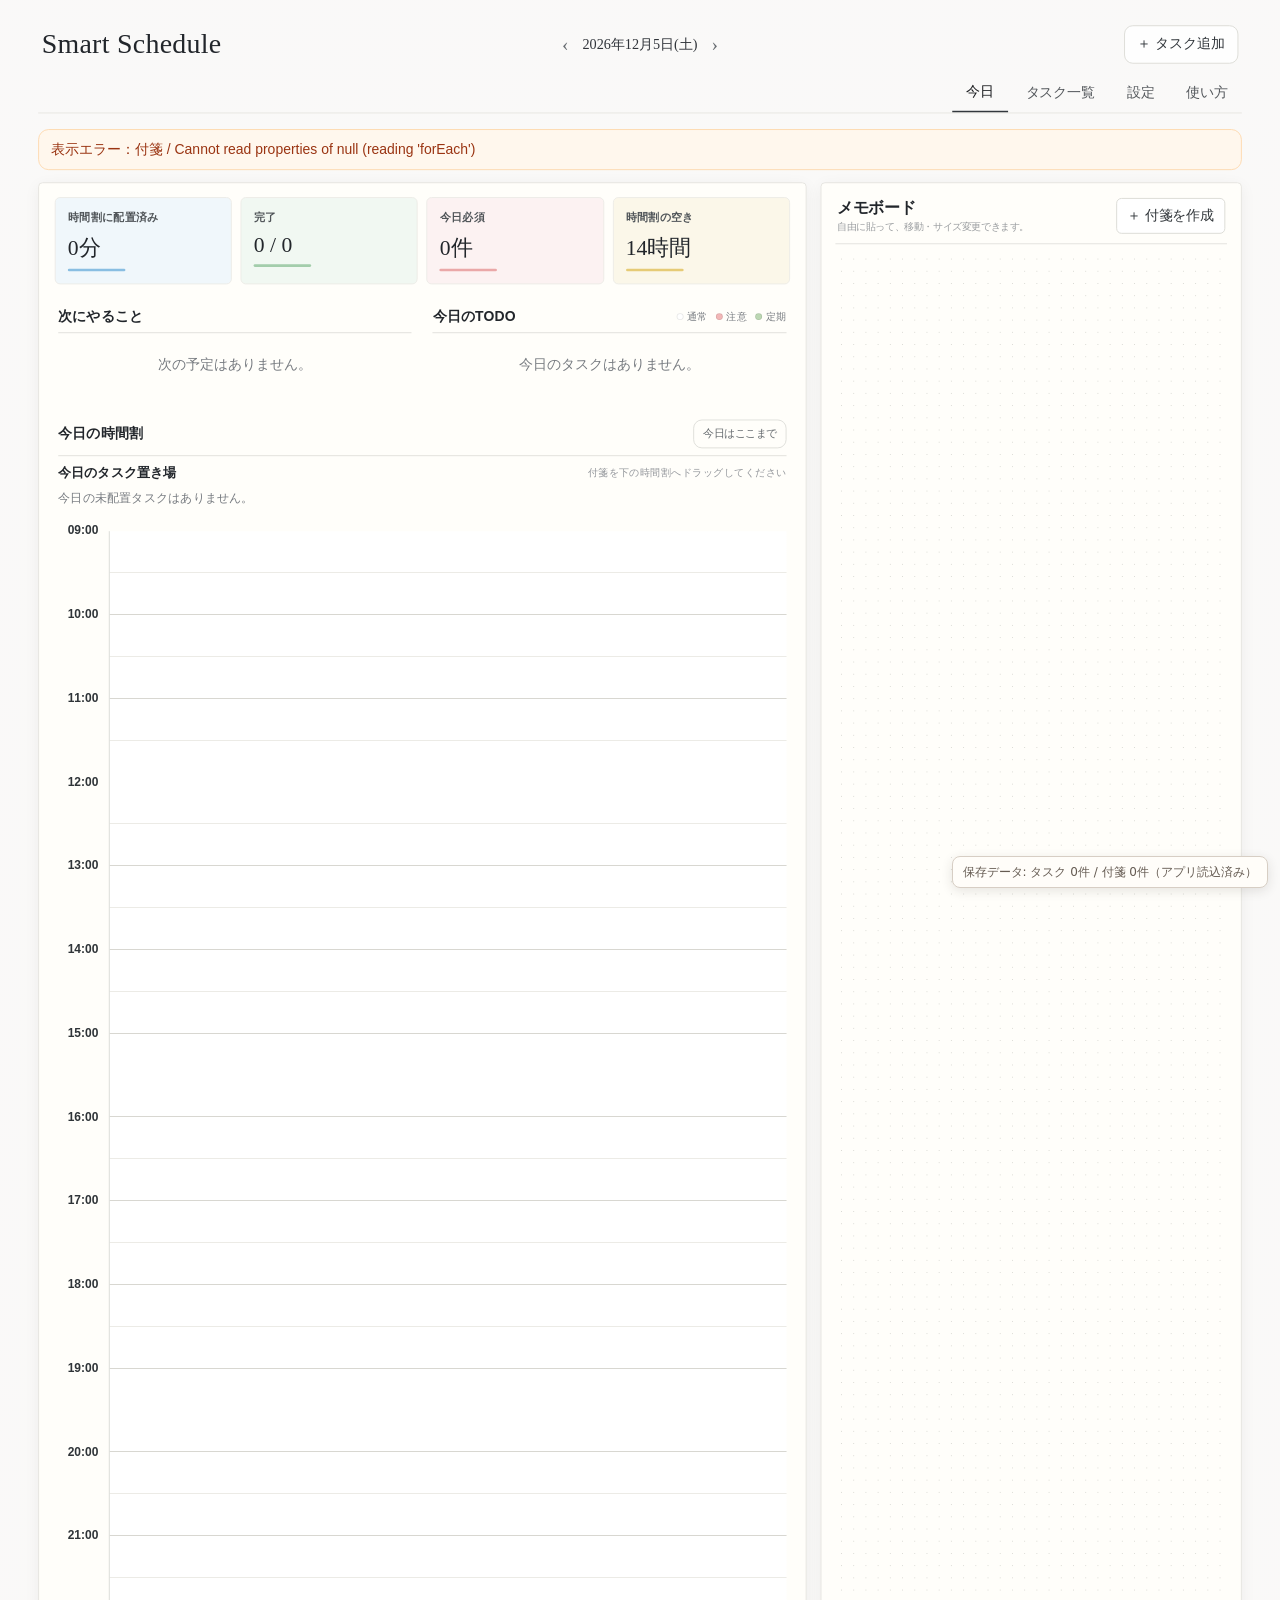
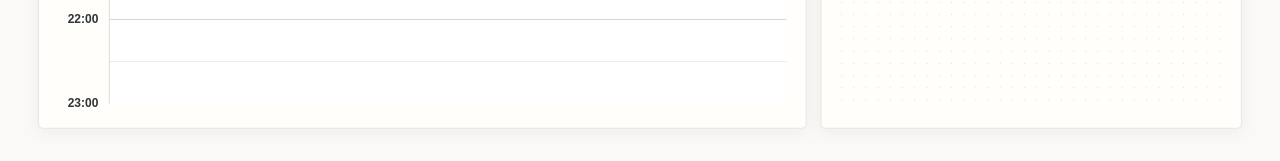
==== commit 87af448b: "Enable batch 1 and 2 usability improvements" ====
--- a/index.html
+++ b/index.html
@@ -12,7 +12,7 @@
   <link rel="manifest" href="manifest.webmanifest?v=3">
   <link rel="icon" href="icon-192-v3.svg" type="image/svg+xml">
   <link rel="apple-touch-icon" href="icon-192-v3.svg">
-  <link rel="stylesheet" href="styles-v32.css">
+  <link rel="stylesheet" href="styles-v34.css">
 </head>
 <body>
   <div id="storageBootStatus" style="position:fixed;right:12px;bottom:12px;z-index:99999;padding:7px 10px;border:1px solid #d7cec4;border-radius:8px;background:#fffdf9;color:#655b52;font:12px/1.35 system-ui,-apple-system,'Segoe UI',sans-serif;box-shadow:0 3px 12px rgba(50,40,30,.12)">
@@ -57,6 +57,7 @@
 
     <main>
       <section id="view-today" class="view active">
+        <div id="dataSafetyBanner" class="data-safety-banner hidden"></div>
         <div id="overloadBanner" class="banner hidden"></div>
 
         <div class="today-layout">
@@ -87,6 +88,11 @@
               <section class="paper-section todo-section">
                 <div class="section-head compact-head">
                   <h2>今日のTODO</h2>
+                  <div class="todo-color-legend" aria-label="色の意味">
+                    <span><i class="todo-color-dot normal"></i>通常</span>
+                    <span><i class="todo-color-dot attention"></i>注意</span>
+                    <span><i class="todo-color-dot recurring"></i>定期</span>
+                  </div>
                 </div>
                 <div id="todayTasks" class="task-list compact-task-list"></div>
               </section>
@@ -153,10 +159,16 @@
 
         <section class="panel">
           <h2>データ管理</h2>
-          <p class="muted">データはこのブラウザ内に保存されます。端末をまたいで使う場合は書き出し/読み込みを使ってください。</p>
-          <div class="row wrap">
-            <button id="exportBtn">データを書き出す</button>
-            <label class="file-btn">データを読み込む<input id="importInput" type="file" accept="application/json"></label>
+          <p class="muted">データはこのブラウザ内に保存されます。自動で最大7世代の復旧用バックアップも保持します。</p>
+          <div class="backup-callout">
+            <div>
+              <strong>手動バックアップ</strong>
+              <small>端末故障やブラウザデータ消去にも備えられるため、定期的な保存をおすすめします。</small>
+            </div>
+            <button id="exportBtn" class="primary backup-export-btn">バックアップをダウンロード</button>
+          </div>
+          <div class="row wrap data-secondary-actions">
+            <label class="file-btn">バックアップを読み込む<input id="importInput" type="file" accept="application/json"></label>
             <button id="demoBtn" class="ghost">サンプルデータを入れる</button>
           </div>
           <div class="storage-diagnostic">
@@ -343,7 +355,7 @@
   (function(){
     var boot=document.getElementById('storageBootStatus');
     var s=document.createElement('script');
-    s.src='./app-v48.js?v=20261112-safe2';
+    s.src='./app-v52.js?v=20261114-batch12';
     s.onload=function(){
       if(boot && !boot.textContent.includes('アプリ読込済み')) boot.textContent+=' / JS読込完了';
     };
--- a/styles-v34.css
+++ b/styles-v34.css
@@ -0,0 +1,2020 @@
+:root{
+  --bg:#f6f7fb;--panel:#fff;--text:#1f2937;--muted:#6b7280;--line:#e5e7eb;
+  --primary:#2563eb;--primary-soft:#eff6ff;--danger:#dc2626;--warn:#b45309;
+  --radius:16px;--shadow:0 8px 30px rgba(15,23,42,.06)
+}
+*{box-sizing:border-box}
+body{margin:0;font-family:-apple-system,BlinkMacSystemFont,"Segoe UI","Noto Sans JP",sans-serif;background:var(--bg);color:var(--text)}
+button,input,select,textarea{font:inherit}
+button{cursor:pointer;border:1px solid var(--line);background:#fff;border-radius:10px;padding:.65rem .9rem}
+button:hover{filter:brightness(.98)}
+.primary{background:var(--primary);color:#fff;border-color:var(--primary)}
+.ghost{background:#f9fafb}.danger{color:#fff;background:var(--danger);border-color:var(--danger)}
+.app-shell{max-width:1120px;margin:auto;padding:24px}
+.topbar{display:flex;justify-content:space-between;gap:16px;align-items:center}
+.topbar h1{margin:0;font-size:1.7rem}.topbar p{margin:.3rem 0 0;color:var(--muted)}
+.top-actions,.row{display:flex;gap:10px;align-items:center}.wrap{flex-wrap:wrap}
+.tabs{display:flex;gap:8px;margin:20px 0;overflow:auto}.tab.active{background:#111827;color:#fff;border-color:#111827}
+.view{display:none}.view.active{display:block}
+.summary-grid{display:grid;grid-template-columns:repeat(4,1fr);gap:12px;margin-bottom:14px}
+.stat-card,.panel{background:var(--panel);border:1px solid var(--line);border-radius:var(--radius);box-shadow:var(--shadow)}
+.stat-card{padding:16px}.stat-card span{display:block;color:var(--muted);font-size:.9rem}.stat-card strong{display:block;font-size:1.45rem;margin-top:4px}
+.panel{padding:18px;margin:14px 0}.section-head{display:flex;justify-content:space-between;gap:12px;align-items:center}
+.section-head h2,.panel h2{margin:0 0 12px}
+.focus-panel{border-left:5px solid var(--primary)}
+.banner{border-radius:12px;padding:12px 14px;background:#fff7ed;border:1px solid #fed7aa;color:#9a3412;margin-bottom:14px}
+.hidden{display:none!important}
+.timeline{display:flex;flex-direction:column;gap:8px}
+.timeline-item{display:grid;grid-template-columns:110px 1fr auto;gap:12px;align-items:center;padding:12px;border:1px solid var(--line);border-radius:12px}
+.timeline-item.fixed{border-left:5px solid #7c3aed}.timeline-item.must{border-left:5px solid #dc2626}.timeline-item.recommended{border-left:5px solid #ea580c}
+.time{font-variant-numeric:tabular-nums;font-weight:700}.meta,.muted{color:var(--muted);font-size:.9rem}
+.task-list{display:flex;flex-direction:column;gap:10px}
+.task-card{border:1px solid var(--line);border-radius:12px;padding:14px;display:grid;grid-template-columns:1fr auto;gap:12px;background:#fff}
+.task-card.done{opacity:.6}.task-card h3{margin:0 0 6px;font-size:1rem}.task-tags{display:flex;gap:6px;flex-wrap:wrap}
+.tag{background:#f3f4f6;border-radius:999px;padding:3px 8px;font-size:.78rem}
+.tag.red{background:#fef2f2;color:#b91c1c}.tag.orange{background:#fff7ed;color:#c2410c}.tag.blue{background:#eff6ff;color:#1d4ed8}
+.card-actions{display:flex;gap:6px;align-items:flex-start;flex-wrap:wrap;justify-content:flex-end}
+.card-actions button{padding:.45rem .65rem;font-size:.86rem}
+.settings-grid{display:grid;grid-template-columns:1fr 1fr;gap:14px}.settings-grid h2{grid-column:1/-1}
+label{display:flex;flex-direction:column;gap:6px;color:#374151;font-size:.92rem}
+input,select,textarea{width:100%;border:1px solid #d1d5db;border-radius:10px;padding:.7rem;background:#fff;color:var(--text)}
+.check{flex-direction:row;align-items:center}.check input{width:auto}
+.file-btn{display:inline-flex;width:auto;padding:.65rem .9rem;border:1px solid var(--line);border-radius:10px;background:#fff;cursor:pointer}.file-btn input{display:none}
+dialog{width:min(720px,calc(100% - 24px));border:0;border-radius:18px;padding:0;box-shadow:0 25px 80px rgba(0,0,0,.25)}
+dialog::backdrop{background:rgba(15,23,42,.5)}
+#taskForm{padding:20px;display:flex;flex-direction:column;gap:14px}.dialog-head,.dialog-actions{display:flex;align-items:center;gap:10px}.dialog-head{justify-content:space-between}
+.dialog-head h2{margin:0}.icon-btn{border:0;font-size:1.5rem;padding:.2rem .5rem}.spacer{flex:1}
+.form-grid{display:grid;grid-template-columns:1fr 1fr;gap:12px}.advanced{border-top:1px solid var(--line);padding-top:12px}.advanced h3{margin:0 0 10px}
+.weekday-picker{display:flex;gap:6px;flex-wrap:wrap}.weekday-picker label{flex-direction:row;padding:6px 10px;border:1px solid var(--line);border-radius:999px}
+.prose{line-height:1.75}.prose h3{margin-top:1.4rem;margin-bottom:.4rem}
+.next-box{display:flex;justify-content:space-between;gap:14px;align-items:center}.next-box strong{font-size:1.12rem}
+.empty{padding:24px;text-align:center;color:var(--muted)}
+@media(max-width:760px){
+  .app-shell{padding:14px}.topbar{align-items:flex-start;flex-direction:column}.top-actions{width:100%}.top-actions button{flex:1}
+  .summary-grid{grid-template-columns:1fr 1fr}.settings-grid,.form-grid{grid-template-columns:1fr}.settings-grid h2{grid-column:auto}
+  .timeline-item{grid-template-columns:86px 1fr}.timeline-item .card-actions{grid-column:1/-1}
+  .task-card{grid-template-columns:1fr}.card-actions{justify-content:flex-start}
+}
+
+
+/* --- Planner / sticky-note schedule --- */
+.planner-help{
+  margin-bottom:12px;padding:10px 12px;border-radius:10px;background:#f8fafc;
+  color:var(--muted);font-size:.9rem;border:1px solid var(--line)
+}
+.planner-wrap{display:grid;grid-template-columns:64px 1fr;gap:10px;align-items:start}
+.planner-labels{position:relative}
+.planner-time{
+  position:absolute;left:0;right:0;transform:translateY(-.6em);
+  color:#9ca3af;font-size:.75rem;text-align:right;padding-right:4px
+}
+.planner-time.major{color:#4b5563;font-weight:700}
+.planner-canvas{
+  position:relative;border:1px solid var(--line);border-radius:14px;
+  background:
+    repeating-linear-gradient(
+      to bottom,
+      #ffffff 0,
+      #ffffff 47px,
+      #eef2f7 47px,
+      #eef2f7 48px
+    );
+  overflow:hidden;min-width:0
+}
+.planner-task,.planner-break{
+  position:absolute;left:8px;right:8px;border-radius:12px
+}
+.planner-task{
+  display:grid;grid-template-columns:36px minmax(0,1fr) auto;gap:8px;align-items:center;
+  padding:7px 8px;background:#fff;border:1px solid #dbe2ea;
+  box-shadow:0 3px 10px rgba(15,23,42,.08);z-index:2
+}
+.planner-task.must{border-left:5px solid #dc2626}
+.planner-task.recommended{border-left:5px solid #ea580c}
+.planner-task.optional{border-left:5px solid #2563eb}
+.planner-task.fixed{border-left:5px solid #7c3aed;background:#faf5ff}
+.planner-task.manual{border-left:5px solid #059669;background:#ecfdf5}
+.planner-task.dragging{z-index:20;opacity:.92;box-shadow:0 14px 30px rgba(15,23,42,.22)}
+.drag-handle{
+  border:0;background:transparent;padding:8px 4px;cursor:grab;font-size:1.05rem;
+  touch-action:none;user-select:none;color:#6b7280
+}
+.drag-handle:active{cursor:grabbing}
+.planner-task-body{min-width:0}
+.planner-task-body b{display:block;white-space:nowrap;overflow:hidden;text-overflow:ellipsis}
+.planner-task-actions{display:flex;gap:4px;flex-wrap:wrap;justify-content:flex-end}
+.planner-task-actions button{padding:.32rem .48rem;font-size:.76rem}
+.planner-break{
+  background:rgba(148,163,184,.12);border:1px dashed #cbd5e1;
+  display:flex;align-items:center;padding:0 10px;color:#64748b;font-size:.8rem;z-index:1
+}
+
+@media(max-width:760px){
+  .planner-wrap{grid-template-columns:48px 1fr;gap:6px}
+  .planner-task{grid-template-columns:30px minmax(0,1fr);padding:6px}
+  .planner-task-actions{grid-column:2;justify-content:flex-start}
+  .planner-task-actions button{padding:.28rem .42rem}
+  .planner-task,.planner-break{left:5px;right:5px}
+}
+
+
+/* Compact planner cards for 15/30 minute tasks */
+.planner-task{overflow:hidden}
+.planner-task.compact{
+  grid-template-columns:30px minmax(0,1fr) auto;
+  gap:6px;
+  padding:4px 6px;
+}
+.planner-task.compact .drag-handle{
+  padding:4px 2px;
+  min-height:28px;
+}
+.planner-task.compact .planner-task-body{
+  display:flex;
+  align-items:center;
+  min-height:28px;
+}
+.planner-task.compact .planner-task-body b{
+  font-size:.9rem;
+  line-height:1.1;
+}
+.planner-task.compact .planner-task-body .meta{
+  display:none;
+}
+.planner-task.compact .planner-task-actions{
+  flex-wrap:nowrap;
+  gap:3px;
+  align-items:center;
+}
+.planner-task.compact .planner-task-actions button{
+  padding:.22rem .38rem;
+  font-size:.7rem;
+  line-height:1;
+  min-height:28px;
+}
+
+
+/* Exact time-proportional planner blocks */
+.planner-task,
+.planner-break{
+  border-radius:10px;
+}
+.planner-task{
+  min-height:0;
+}
+.planner-task.compact{
+  min-height:0;
+}
+
+
+/* Manual sticky-note task tray */
+.task-tray-section{
+  margin-bottom:14px;
+  padding:12px;
+  border:1px solid var(--line);
+  border-radius:12px;
+  background:#fafafa;
+}
+.tray-head{
+  display:flex;
+  justify-content:space-between;
+  gap:10px;
+  align-items:center;
+  margin-bottom:10px;
+}
+.tray-head span{color:var(--muted);font-size:.82rem}
+.task-tray{
+  display:flex;
+  gap:8px;
+  flex-wrap:wrap;
+  align-items:stretch;
+}
+.task-sticky{
+  width:150px;
+  min-height:58px;
+  max-height:58px;
+  padding:7px 8px;
+  border:1px solid #d8dee8;
+  border-left:4px solid #f59e0b;
+  border-radius:9px;
+  background:#fffdf3;
+  display:grid;
+  grid-template-columns:minmax(0,1fr) auto;
+  grid-template-rows:auto auto;
+  gap:2px 6px;
+  align-items:center;
+  cursor:grab;
+  user-select:none;
+  touch-action:none;
+  overflow:hidden;
+}
+.task-sticky:active{cursor:grabbing}
+.sticky-title{
+  grid-column:1/2;
+  font-weight:700;
+  font-size:.84rem;
+  white-space:nowrap;
+  overflow:hidden;
+  text-overflow:ellipsis;
+}
+.sticky-meta{
+  grid-column:1/2;
+  color:var(--muted);
+  font-size:.72rem;
+  white-space:nowrap;
+  overflow:hidden;
+  text-overflow:ellipsis;
+}
+.task-sticky button{
+  grid-column:2/3;
+  grid-row:1/3;
+  padding:.28rem .42rem;
+  font-size:.72rem;
+}
+.tray-empty{color:var(--muted);font-size:.86rem;padding:4px 0}
+.sticky-ghost{
+  position:fixed;
+  z-index:9999;
+  pointer-events:none;
+  padding:7px 10px;
+  border-radius:8px;
+  border:1px solid #d8dee8;
+  background:#fffdf3;
+  box-shadow:0 8px 24px rgba(15,23,42,.18);
+  font-size:.82rem;
+  max-width:220px;
+  white-space:nowrap;
+  overflow:hidden;
+  text-overflow:ellipsis;
+}
+@media(max-width:760px){
+  .tray-head{align-items:flex-start;flex-direction:column}
+  .task-sticky{width:calc(50% - 4px);min-width:130px}
+}
+
+
+/* Split planner + free memo board */
+.schedule-workspace{
+  display:grid;
+  grid-template-columns:minmax(0,1.35fr) minmax(320px,.65fr);
+  gap:14px;
+  align-items:stretch;
+}
+.schedule-column{min-width:0}
+.memo-column{
+  min-width:0;
+  display:flex;
+  flex-direction:column;
+  border-left:1px solid var(--line);
+  padding-left:14px;
+}
+.memo-toolbar{
+  display:flex;
+  justify-content:space-between;
+  gap:10px;
+  align-items:flex-start;
+  margin-bottom:10px;
+}
+.memo-toolbar h3{margin:0 0 3px;font-size:1rem}
+.memo-toolbar p{margin:0;color:var(--muted);font-size:.78rem;line-height:1.4}
+.memo-toolbar button{white-space:nowrap}
+.memo-board{
+  position:relative;
+  flex:1;
+  min-height:720px;
+  border:1px solid #e5e7eb;
+  border-radius:12px;
+  background:#fff;
+  overflow:hidden;
+}
+
+/* Free memo sticky notes */
+.memo-note{
+  position:absolute;
+  min-width:130px;
+  min-height:90px;
+  max-width:100%;
+  resize:both;
+  overflow:auto;
+  border-radius:10px;
+  border:1px solid rgba(15,23,42,.14);
+  box-shadow:0 4px 14px rgba(15,23,42,.12);
+  display:flex;
+  flex-direction:column;
+  z-index:2;
+}
+.memo-note.moving{z-index:20;box-shadow:0 12px 30px rgba(15,23,42,.22)}
+.memo-note-bar{
+  display:flex;
+  align-items:center;
+  gap:5px;
+  min-height:32px;
+  padding:4px 5px 4px 8px;
+  border-bottom:1px solid rgba(15,23,42,.1);
+  cursor:grab;
+  user-select:none;
+  touch-action:none;
+  background:rgba(255,255,255,.25);
+}
+.memo-note-bar:active{cursor:grabbing}
+.memo-grip{font-weight:700;opacity:.55}
+.memo-note-label{font-size:.7rem;font-weight:700;opacity:.65;flex:1}
+.memo-mini-btn{
+  padding:.2rem .38rem;
+  font-size:.68rem;
+  border-radius:7px;
+  background:rgba(255,255,255,.65);
+}
+.memo-note-text{
+  padding:9px 10px 14px;
+  font-size:.88rem;
+  line-height:1.55;
+  white-space:normal;
+  overflow-wrap:anywhere;
+  flex:1;
+}
+.memo-red{background:#ffd9d9}
+.memo-yellow{background:#fff3b0}
+.memo-green{background:#dff4df}
+.memo-blue{background:#dcecff}
+
+/* memo editor color selector */
+.memo-color-fieldset{
+  border:1px solid var(--line);
+  border-radius:12px;
+  padding:12px;
+  margin:0;
+}
+.memo-color-fieldset legend{padding:0 6px;color:#374151;font-size:.92rem}
+.memo-color-options{
+  display:grid;
+  grid-template-columns:repeat(4,1fr);
+  gap:8px;
+}
+.memo-color-option{
+  min-height:44px;
+  border:1px solid rgba(15,23,42,.12);
+  border-radius:10px;
+  padding:8px;
+  display:flex;
+  flex-direction:row;
+  align-items:center;
+  justify-content:center;
+  gap:6px;
+  cursor:pointer;
+}
+.memo-color-option input{width:auto}
+.memo-color-option.red{background:#ffd9d9}
+.memo-color-option.yellow{background:#fff3b0}
+.memo-color-option.green{background:#dff4df}
+.memo-color-option.blue{background:#dcecff}
+
+@media(max-width:900px){
+  .schedule-workspace{grid-template-columns:1fr}
+  .memo-column{
+    border-left:0;
+    border-top:1px solid var(--line);
+    padding-left:0;
+    padding-top:14px;
+  }
+  .memo-board{min-height:520px}
+}
+@media(max-width:520px){
+  .memo-toolbar{flex-direction:column}
+  .memo-toolbar button{width:100%}
+  .memo-color-options{grid-template-columns:1fr 1fr}
+}
+
+
+/* =========================================================
+   Refined paper-planner visual system
+   ========================================================= */
+:root{
+  --bg:#f5f4f1;
+  --panel:#fffefa;
+  --text:#22262b;
+  --muted:#777b80;
+  --line:#deded8;
+  --paper:#fffefa;
+  --paper-2:#fbfaf6;
+  --blue:#7fb8df;
+  --green:#9bc9a4;
+  --red:#e8a0a0;
+  --yellow:#e4c76a;
+  --shadow:0 4px 18px rgba(33,37,41,.055);
+}
+
+body{
+  background:
+    linear-gradient(rgba(255,255,255,.56),rgba(255,255,255,.56)),
+    #f3f2ef;
+  color:var(--text);
+}
+
+.app-shell{
+  max-width:1480px;
+  margin:auto;
+  padding:26px 30px 36px;
+}
+
+.topbar{
+  display:grid;
+  grid-template-columns:1fr auto 1fr;
+  align-items:center;
+  gap:20px;
+  padding:3px 4px 10px;
+}
+.brand-block h1{
+  margin:0;
+  font-family:Georgia,"Times New Roman","Noto Serif JP",serif;
+  font-size:2rem;
+  font-weight:500;
+  letter-spacing:.01em;
+}
+.date-nav{
+  display:flex;
+  align-items:center;
+  justify-content:center;
+  gap:16px;
+  font-family:"Noto Serif JP",Georgia,serif;
+}
+.date-nav p{
+  margin:0;
+  color:#30343a;
+  font-size:1.02rem;
+}
+.date-chevron{
+  color:#686d72;
+  font-size:1.4rem;
+  user-select:none;
+}
+.top-actions{justify-content:flex-end}
+.top-actions .primary{
+  background:#fefefe;
+  color:#31363b;
+  border:1px solid #d9d9d4;
+  box-shadow:none;
+}
+.top-actions .primary:hover{background:#f6f6f2}
+
+.tabs{
+  justify-content:flex-end;
+  margin:0 0 18px;
+  gap:4px;
+  border-bottom:1px solid #e5e4df;
+}
+.tab{
+  border:0;
+  border-radius:0;
+  background:transparent;
+  padding:.75rem 1rem .7rem;
+  color:#53575b;
+}
+.tab.active{
+  background:transparent;
+  color:#17191c;
+  border-bottom:2px solid #33383d;
+}
+
+.today-layout{
+  display:grid;
+  grid-template-columns:minmax(0,1.55fr) minmax(300px,.85fr);
+  gap:16px;
+  align-items:stretch;
+}
+
+.planner-page,
+.memo-page{
+  background:rgba(255,254,250,.94);
+  border:1px solid #e4e3de;
+  border-radius:5px;
+  box-shadow:var(--shadow);
+}
+
+.planner-page{
+  padding:16px 18px 20px;
+  min-width:0;
+}
+
+.memo-page{
+  padding:16px 16px 18px;
+  min-width:0;
+  display:flex;
+  flex-direction:column;
+}
+
+.summary-grid{
+  grid-template-columns:repeat(4,minmax(0,1fr));
+  gap:10px;
+  margin-bottom:15px;
+}
+.stat-card{
+  border-radius:6px;
+  border:1px solid #ecebe6;
+  box-shadow:none;
+  padding:14px 14px 11px;
+  min-height:100px;
+  background:#fafafa;
+  position:relative;
+}
+.stat-card span{
+  font-size:.79rem;
+  color:#4f5458;
+  font-weight:600;
+}
+.stat-card strong{
+  font-family:Georgia,"Times New Roman","Noto Serif JP",serif;
+  font-size:1.55rem;
+  font-weight:500;
+  margin-top:9px;
+}
+.stat-card i{
+  display:block;
+  width:38%;
+  height:3px;
+  border-radius:3px;
+  margin-top:8px;
+  opacity:.9;
+}
+.stat-blue{background:#f0f7fb}.stat-blue i{background:var(--blue)}
+.stat-green{background:#f1f8f2}.stat-green i{background:var(--green)}
+.stat-red{background:#fcf2f2}.stat-red i{background:var(--red)}
+.stat-yellow{background:#fbf7e9}.stat-yellow i{background:var(--yellow)}
+
+.planner-overview{
+  display:grid;
+  grid-template-columns:1fr 1fr;
+  gap:16px;
+  margin-bottom:8px;
+}
+.paper-section{
+  padding:12px 4px 8px;
+  border:0;
+  box-shadow:none;
+  background:transparent;
+}
+.compact-head{
+  border-bottom:1px solid #deded9;
+  padding-bottom:7px;
+  margin-bottom:2px;
+}
+.compact-head h2,
+.timeline-titlebar h2{
+  margin:0;
+  font-size:1rem;
+  font-weight:650;
+  letter-spacing:.01em;
+}
+.timeline-titlebar{
+  padding:5px 0 8px;
+  border-bottom:1px solid #deded9;
+}
+.quiet-button{
+  background:transparent;
+  border:1px solid #dcdcd7;
+  padding:.45rem .65rem;
+  font-size:.78rem;
+  color:#656a6e;
+  box-shadow:none;
+}
+
+/* next item */
+.focus-panel{border-left:0}
+.next-box{
+  min-height:92px;
+  padding:15px 8px 12px;
+  border-bottom:1px solid #ededE8;
+}
+.next-box strong{font-size:.96rem}
+.next-box .meta{margin-top:6px;font-size:.78rem}
+.next-box .primary{
+  background:#fff;
+  color:#33383d;
+  border:1px solid #d7d7d2;
+}
+
+/* compact TODO on top */
+.compact-task-list{gap:0}
+.compact-task-list .task-card{
+  border:0;
+  border-bottom:1px solid #ecebe7;
+  border-radius:0;
+  padding:8px 4px;
+  box-shadow:none;
+  background:transparent;
+  grid-template-columns:minmax(0,1fr) auto;
+  gap:8px;
+}
+.compact-task-list .task-card h3{
+  font-size:.86rem;
+  margin:0;
+  font-weight:500;
+}
+.compact-task-list .task-tags{display:none}
+.compact-task-list .card-actions{gap:3px}
+.compact-task-list .card-actions button{
+  padding:.25rem .38rem;
+  font-size:.68rem;
+  border-radius:6px;
+}
+
+/* task tray */
+.timeline-section{padding-top:7px}
+.task-tray-section{
+  margin:10px 0 16px;
+  padding:0;
+  border:0;
+  border-radius:0;
+  background:transparent;
+}
+.tray-head{
+  margin:0 0 7px;
+  align-items:center;
+}
+.tray-head b{
+  font-size:.92rem;
+  font-weight:650;
+}
+.tray-head span{font-size:.72rem;color:#92959a}
+.task-tray{gap:7px}
+.task-sticky{
+  width:122px;
+  min-height:52px;
+  max-height:52px;
+  border-radius:5px;
+  background:#fff;
+  border:1px solid #dbdbd6;
+  border-left-width:4px;
+  box-shadow:0 2px 6px rgba(40,43,46,.06);
+}
+.task-sticky:nth-child(4n+1){border-left-color:#e7a0a0}
+.task-sticky:nth-child(4n+2){border-left-color:#e2c768}
+.task-sticky:nth-child(4n+3){border-left-color:#86badb}
+.task-sticky:nth-child(4n+4){border-left-color:#9fc99f}
+.sticky-title{font-size:.78rem}
+.sticky-meta{font-size:.67rem}
+
+/* timeline */
+.planner-wrap{
+  grid-template-columns:50px 1fr;
+  gap:8px;
+}
+.planner-canvas{
+  border:0;
+  border-left:1px solid #d7d8d4;
+  border-radius:0;
+  background:
+    repeating-linear-gradient(
+      to bottom,
+      rgba(255,255,255,.01) 0,
+      rgba(255,255,255,.01) 47px,
+      #deded9 47px,
+      #deded9 48px
+    );
+}
+.planner-time{
+  color:#7d8286;
+  font-size:.7rem;
+}
+.planner-time.major{color:#53585c;font-weight:500}
+.planner-task{
+  left:10px;
+  right:auto;
+  width:min(74%,520px);
+  border-radius:4px;
+  border:1px solid #dadbd7;
+  border-left-width:4px;
+  background:#fff !important;
+  box-shadow:0 2px 5px rgba(35,38,41,.045);
+}
+.planner-task.manual{border-left-color:#7fb8df}
+.planner-task.fixed{border-left-color:#c19ccf;background:#fff !important}
+.planner-task-body b{font-size:.83rem;font-weight:650}
+.planner-task .meta{font-size:.7rem}
+.drag-handle{font-size:.9rem;color:#9b9da0}
+.planner-task-actions button{
+  background:#fff;
+  border-color:#e2e2de;
+  box-shadow:none;
+}
+
+/* memo board */
+.memo-toolbar{
+  align-items:center;
+  border-bottom:1px solid #e1e0dc;
+  padding:0 2px 10px;
+  margin-bottom:10px;
+}
+.memo-toolbar h2{
+  margin:0;
+  font-family:"Noto Serif JP",Georgia,serif;
+  font-size:1.12rem;
+  font-weight:600;
+}
+.memo-toolbar p{
+  margin:3px 0 0;
+  font-size:.7rem;
+  color:#999c9f;
+}
+.memo-add-button{
+  white-space:nowrap;
+  background:#fff;
+  color:#32373b;
+  border:1px solid #d8d8d3;
+  padding:.55rem .72rem;
+  border-radius:6px;
+  box-shadow:none;
+}
+.memo-board{
+  position:relative;
+  flex:1;
+  min-height:920px;
+  border:0;
+  border-radius:0;
+  background-color:#fffefa;
+  background-image:radial-gradient(#d9d9d3 .7px,transparent .7px);
+  background-size:14px 14px;
+  overflow:hidden;
+}
+
+/* memo notes: straight, horizontal and paper-like */
+.memo-note{
+  min-width:210px;
+  min-height:90px;
+  border-radius:2px;
+  border:1px solid rgba(40,43,46,.08);
+  box-shadow:0 7px 16px rgba(42,45,48,.11);
+  transform:none !important;
+  resize:both;
+}
+.memo-note-bar{
+  min-height:25px;
+  border-bottom:0;
+  background:rgba(255,255,255,.13);
+  padding:2px 5px 1px 8px;
+}
+.memo-grip{opacity:.38}
+.memo-note-label{font-size:.6rem;opacity:.45}
+.memo-mini-btn{
+  opacity:.62;
+  background:rgba(255,255,255,.58);
+  border:0;
+  padding:.16rem .3rem;
+}
+.memo-note-text{
+  padding:8px 12px 12px;
+  font-family:"Noto Serif JP","Yu Mincho","Hiragino Mincho ProN",serif;
+  font-size:.85rem;
+  line-height:1.6;
+}
+.memo-red{background:#f7cccc}
+.memo-yellow{background:#f7e995}
+.memo-green{background:#d8edc4}
+.memo-blue{background:#cce8f7}
+
+.memo-color-option.red{background:#f7cccc}
+.memo-color-option.yellow{background:#f7e995}
+.memo-color-option.green{background:#d8edc4}
+.memo-color-option.blue{background:#cce8f7}
+
+
+
+
+
+/* =========================================================
+   Fixed-composition viewport scaling
+   Keep the desktop two-column layout at all window widths.
+   ========================================================= */
+html,body{
+  width:100%;
+  min-width:0;
+}
+body{
+  overflow-x:hidden;
+}
+.app-shell{
+  width:1440px;
+  max-width:none;
+  margin:0;
+  position:absolute;
+  left:50%;
+  top:0;
+  transform:translateX(-50%) scale(var(--app-scale,1));
+  transform-origin:top center;
+}
+.today-layout{
+  grid-template-columns:minmax(0,1.55fr) minmax(300px,.85fr) !important;
+}
+.planner-overview{
+  grid-template-columns:1fr 1fr !important;
+}
+.summary-grid{
+  grid-template-columns:repeat(4,minmax(0,1fr)) !important;
+}
+
+
+/* Resize memo notes from any edge or corner */
+.memo-note{
+  resize:none !important;
+}
+.memo-note.resizing{
+  z-index:30;
+  box-shadow:0 12px 28px rgba(42,45,48,.18);
+}
+.memo-resize-handle{
+  position:absolute;
+  z-index:12;
+  display:block;
+  background:transparent;
+  touch-action:none;
+  user-select:none;
+}
+.resize-n,.resize-s{
+  left:14px;
+  right:14px;
+  height:14px;
+  cursor:ns-resize;
+}
+.resize-n{top:-7px}
+.resize-s{bottom:-7px}
+.resize-e,.resize-w{
+  top:14px;
+  bottom:14px;
+  width:14px;
+  cursor:ew-resize;
+}
+.resize-e{right:-7px}
+.resize-w{left:-7px}
+.resize-ne,.resize-nw,.resize-se,.resize-sw{
+  width:16px;
+  height:16px;
+}
+.resize-ne{right:-5px;top:-5px;cursor:nesw-resize}
+.resize-nw{left:-5px;top:-5px;cursor:nwse-resize}
+.resize-se{right:-5px;bottom:-5px;cursor:nwse-resize}
+.resize-sw{left:-5px;bottom:-5px;cursor:nesw-resize}
+
+/* Resize handles are intentionally invisible: only pointer cursor changes at note edges */
+.memo-resize-handle,
+.memo-resize-handle::before,
+.memo-resize-handle::after{
+  background:transparent !important;
+  border:0 !important;
+  box-shadow:none !important;
+  outline:0 !important;
+  opacity:0 !important;
+}
+
+/* Prevent native scrollbars from appearing inside sticky notes */
+.memo-note{
+  overflow:hidden !important;
+  scrollbar-width:none;
+}
+.memo-note::-webkit-scrollbar{
+  display:none;
+  width:0;
+  height:0;
+}
+.memo-note-text{
+  overflow:hidden !important;
+}
+
+
+/* Direct delete control on each sticky note */
+.memo-note-actions{
+  margin-left:auto;
+  display:flex;
+  align-items:center;
+  gap:2px;
+}
+.memo-delete-x{
+  border:0;
+  background:transparent;
+  color:rgba(35,39,43,.58);
+  font-size:1rem;
+  line-height:1;
+  width:24px;
+  height:24px;
+  padding:0;
+  border-radius:50%;
+  cursor:pointer;
+}
+.memo-delete-x:hover{
+  background:rgba(255,255,255,.5);
+  color:#2a2e31;
+}
+
+
+/* Slightly deeper sticky-note headers while preserving the soft planner feel */
+.memo-red .memo-note-bar{
+  background:#e7b8b8;
+}
+.memo-yellow .memo-note-bar{
+  background:#e7d77f;
+}
+.memo-green .memo-note-bar{
+  background:#bfd7a8;
+}
+.memo-blue .memo-note-bar{
+  background:#b5d4e5;
+}
+
+.memo-note-bar{
+  color:#30363a;
+}
+.memo-note-bar .memo-note-label,
+.memo-note-bar .memo-grip{
+  color:rgba(48,54,58,.72);
+}
+.memo-note-bar .memo-mini-btn,
+.memo-note-bar .memo-delete-x{
+  color:rgba(48,54,58,.78);
+}
+.memo-note-bar .memo-mini-btn:hover,
+.memo-note-bar .memo-delete-x:hover{
+  background:rgba(255,255,255,.34);
+  color:#252a2e;
+}
+
+
+/* =========================================================
+   Memo editor dialog — refined paper/planner styling
+   ========================================================= */
+#memoDialog{
+  width:min(640px,calc(100vw - 28px));
+  border:1px solid #deddd7;
+  border-radius:12px;
+  padding:0;
+  background:#fffefa;
+  color:#25292d;
+  box-shadow:0 24px 60px rgba(35,39,43,.18);
+}
+#memoDialog::backdrop{
+  background:rgba(46,50,54,.28);
+  backdrop-filter:blur(2px);
+}
+#memoForm{
+  padding:22px 22px 18px;
+  background:
+    linear-gradient(rgba(255,255,255,.82),rgba(255,255,255,.82)),
+    #fbfaf6;
+}
+#memoDialog .dialog-head{
+  display:flex;
+  align-items:center;
+  justify-content:space-between;
+  margin-bottom:16px;
+  padding-bottom:11px;
+  border-bottom:1px solid #e5e3dc;
+}
+#memoDialog .dialog-head h2{
+  margin:0;
+  font-family:"Noto Serif JP",Georgia,serif;
+  font-size:1.22rem;
+  font-weight:600;
+  letter-spacing:.01em;
+}
+#memoDialog .icon-btn{
+  width:32px;
+  height:32px;
+  padding:0;
+  border:0;
+  border-radius:50%;
+  background:transparent;
+  color:#62676b;
+  font-size:1.25rem;
+  line-height:1;
+  box-shadow:none;
+}
+#memoDialog .icon-btn:hover{
+  background:#f0efea;
+  color:#252a2e;
+}
+#memoDialog label{
+  color:#4b5054;
+  font-size:.82rem;
+  font-weight:500;
+}
+#memoText{
+  width:100%;
+  box-sizing:border-box;
+  margin-top:7px;
+  min-height:150px;
+  padding:14px 15px;
+  resize:vertical;
+  border:1px solid #d9d8d2;
+  border-radius:8px;
+  color:#2f3337;
+  font:inherit;
+  line-height:1.75;
+  background-color:#fffefb;
+  background-image:
+    repeating-linear-gradient(
+      to bottom,
+      transparent 0,
+      transparent 31px,
+      #eceae3 31px,
+      #eceae3 32px
+    );
+  box-shadow:inset 0 1px 2px rgba(30,34,38,.03);
+}
+#memoText:focus{
+  outline:none;
+  border-color:#bfc5c8;
+  box-shadow:0 0 0 3px rgba(127,184,223,.12);
+}
+.memo-color-fieldset{
+  margin:17px 0 0;
+  padding:0;
+  border:0;
+}
+.memo-color-fieldset legend{
+  margin-bottom:8px;
+  padding:0;
+  color:#4b5054;
+  font-size:.82rem;
+  font-weight:500;
+}
+.memo-color-options{
+  display:grid;
+  grid-template-columns:repeat(4,1fr);
+  gap:9px;
+}
+.memo-color-option{
+  position:relative;
+  display:flex !important;
+  align-items:center;
+  justify-content:center;
+  min-height:60px;
+  border:1px solid rgba(44,48,52,.09);
+  border-radius:7px;
+  cursor:pointer;
+  box-shadow:0 2px 5px rgba(42,45,48,.05);
+  transition:transform .12s ease,box-shadow .12s ease,border-color .12s ease;
+}
+.memo-color-option:hover{
+  transform:translateY(-1px);
+  box-shadow:0 4px 10px rgba(42,45,48,.08);
+}
+.memo-color-option input{
+  position:absolute;
+  opacity:0;
+  pointer-events:none;
+}
+.memo-color-option span{
+  font-size:.78rem;
+  color:#34393d;
+}
+.memo-color-option input:checked + span::before{
+  content:"✓";
+  display:inline-flex;
+  align-items:center;
+  justify-content:center;
+  width:19px;
+  height:19px;
+  margin-right:6px;
+  border-radius:50%;
+  background:rgba(255,255,255,.72);
+  color:#2f3539;
+  font-size:.72rem;
+  font-weight:700;
+  vertical-align:-1px;
+}
+.memo-color-option:has(input:checked){
+  border-color:rgba(47,53,57,.28);
+  box-shadow:0 0 0 2px rgba(255,255,255,.78) inset,0 4px 10px rgba(42,45,48,.08);
+}
+#memoDialog .dialog-actions{
+  display:flex;
+  align-items:center;
+  gap:8px;
+  margin-top:20px;
+  padding-top:14px;
+  border-top:1px solid #e6e4de;
+}
+#memoDialog .dialog-actions button{
+  min-width:92px;
+  border-radius:7px;
+  padding:.62rem .9rem;
+  box-shadow:none;
+}
+#memoDialog .dialog-actions .primary{
+  background:#4e78a6;
+  border-color:#4e78a6;
+  color:#fff;
+}
+#memoDialog .dialog-actions .primary:hover{
+  background:#426b97;
+}
+#memoDialog .dialog-actions #cancelMemoBtn{
+  background:#fff;
+  color:#404549;
+  border:1px solid #d8d7d1;
+}
+#memoDialog .dialog-actions .danger{
+  background:transparent;
+  color:#b65b5b;
+  border:1px solid #dfbdbd;
+}
+#memoDialog .dialog-actions .danger:hover{
+  background:#fbefef;
+}
+@media(max-width:620px){
+  .memo-color-options{grid-template-columns:1fr 1fr}
+}
+
+
+/* Match the memo editor's ruled-paper feel on actual sticky notes */
+.memo-note{
+  background-image:
+    repeating-linear-gradient(
+      to bottom,
+      rgba(255,255,255,0) 0,
+      rgba(255,255,255,0) 31px,
+      rgba(80,84,88,.09) 31px,
+      rgba(80,84,88,.09) 32px
+    ) !important;
+  background-blend-mode:multiply;
+}
+.memo-red{
+  background-color:#f7cccc !important;
+}
+.memo-yellow{
+  background-color:#f7e995 !important;
+}
+.memo-green{
+  background-color:#d8edc4 !important;
+}
+.memo-blue{
+  background-color:#cce8f7 !important;
+}
+
+
+/* Make ruled lines clearly visible in the writable area of sticky notes.
+   Draw on the text layer so the lines align with the memo content. */
+.memo-note{
+  background-image:none !important;
+  background-blend-mode:normal !important;
+}
+.memo-note-text{
+  min-height:calc(100% - 25px);
+  box-sizing:border-box;
+  background-image:
+    repeating-linear-gradient(
+      to bottom,
+      transparent 0,
+      transparent 26px,
+      rgba(65,70,74,.16) 26px,
+      rgba(65,70,74,.16) 27px
+    );
+  background-position:0 7px;
+  background-size:100% 27px;
+}
+
+/* Remove ruled-paper lines from memo editor and sticky notes */
+#memoText{
+  background-image:none !important;
+  background-color:#fffefb !important;
+}
+.memo-note{
+  background-image:none !important;
+  background-blend-mode:normal !important;
+}
+.memo-note-text{
+  background-image:none !important;
+  background:none !important;
+}
+
+
+/* =========================================================
+   Simplified task editor
+   ========================================================= */
+#taskDialog{
+  width:min(680px,calc(100vw - 28px));
+  border:1px solid #deddd7;
+  border-radius:12px;
+  padding:0;
+  background:#fffefa;
+  color:#25292d;
+  box-shadow:0 24px 60px rgba(35,39,43,.18);
+}
+#taskDialog::backdrop{
+  background:rgba(46,50,54,.28);
+  backdrop-filter:blur(2px);
+}
+#taskForm{
+  padding:22px 22px 18px;
+  background:#fbfaf6;
+}
+#taskDialog .dialog-head{
+  display:flex;
+  align-items:center;
+  justify-content:space-between;
+  padding-bottom:11px;
+  margin-bottom:16px;
+  border-bottom:1px solid #e5e3dc;
+}
+#taskDialog .dialog-head h2{
+  margin:0;
+  font-family:"Noto Serif JP",Georgia,serif;
+  font-size:1.22rem;
+  font-weight:600;
+}
+#taskDialog .icon-btn{
+  width:32px;
+  height:32px;
+  padding:0;
+  border:0;
+  border-radius:50%;
+  background:transparent;
+  color:#62676b;
+  font-size:1.25rem;
+  box-shadow:none;
+}
+#taskDialog .icon-btn:hover{background:#f0efea;color:#252a2e}
+
+.task-basic-fields{
+  display:grid;
+  gap:13px;
+}
+.task-basic-fields > label,
+.task-details-body label{
+  color:#4b5054;
+  font-size:.82rem;
+  font-weight:500;
+}
+.task-basic-fields input,
+.task-basic-fields textarea,
+.task-basic-fields select,
+.task-details-body input,
+.task-details-body select{
+  margin-top:6px;
+  width:100%;
+  box-sizing:border-box;
+  border:1px solid #d9d8d2;
+  border-radius:8px;
+  background:#fff;
+  color:#2f3337;
+  padding:.67rem .75rem;
+  box-shadow:none;
+}
+.task-basic-fields textarea{
+  resize:vertical;
+  min-height:82px;
+  line-height:1.6;
+}
+.task-basic-fields input:focus,
+.task-basic-fields textarea:focus,
+.task-basic-fields select:focus,
+.task-details-body input:focus,
+.task-details-body select:focus{
+  outline:none;
+  border-color:#bfc5c8;
+  box-shadow:0 0 0 3px rgba(127,184,223,.12);
+}
+.duration-input-wrap{
+  display:flex;
+  align-items:center;
+  gap:8px;
+}
+.duration-input-wrap input{
+  max-width:150px;
+}
+.duration-input-wrap span{
+  margin-top:6px;
+  color:#777b80;
+  font-size:.82rem;
+}
+
+.task-details{
+  margin-top:16px;
+  border:1px solid #dfded8;
+  border-radius:9px;
+  background:#fffefa;
+  overflow:hidden;
+}
+.task-details summary{
+  list-style:none;
+  cursor:pointer;
+  display:flex;
+  align-items:center;
+  gap:10px;
+  padding:12px 14px;
+  color:#3f4448;
+  user-select:none;
+}
+.task-details summary::-webkit-details-marker{display:none}
+.task-details summary::after{
+  content:"＋";
+  margin-left:auto;
+  color:#7a7f83;
+  font-size:1rem;
+}
+.task-details[open] summary::after{content:"−"}
+.task-details summary span{
+  font-weight:600;
+  font-size:.87rem;
+}
+.task-details summary small{
+  color:#999c9f;
+  font-size:.72rem;
+  font-weight:400;
+}
+.task-details[open] summary{
+  border-bottom:1px solid #e7e6e1;
+}
+.task-details-body{
+  padding:14px;
+  background:#fdfcf8;
+}
+.task-details-body .form-grid{
+  margin:0;
+  gap:12px;
+}
+.task-placement-note{
+  margin-top:14px;
+  padding:12px 13px;
+  border-radius:7px;
+  background:#f6f5f0;
+}
+.task-placement-note h3{
+  margin:0 0 4px;
+  font-size:.8rem;
+}
+.task-placement-note p{
+  margin:0;
+  font-size:.72rem;
+  line-height:1.5;
+}
+
+#taskDialog .dialog-actions{
+  display:flex;
+  align-items:center;
+  gap:8px;
+  margin-top:18px;
+  padding-top:14px;
+  border-top:1px solid #e6e4de;
+}
+#taskDialog .dialog-actions button{
+  min-width:92px;
+  border-radius:7px;
+  padding:.62rem .9rem;
+  box-shadow:none;
+}
+#taskDialog .dialog-actions .primary{
+  background:#4e78a6;
+  border-color:#4e78a6;
+  color:#fff;
+}
+#taskDialog .dialog-actions .danger{
+  background:transparent;
+  color:#b65b5b;
+  border:1px solid #dfbdbd;
+}
+#taskDialog .dialog-actions #cancelBtn{
+  background:#fff;
+  color:#404549;
+  border:1px solid #d8d7d1;
+}
+
+
+/* =========================================================
+   Timeline time-column refinement
+   ========================================================= */
+.planner-time{
+  color:#5d6267 !important;
+  font-size:.78rem !important;
+  font-weight:600;
+}
+.planner-time.major{
+  color:#2f3438 !important;
+  font-size:.86rem !important;
+  font-weight:700 !important;
+}
+
+.planner-task{
+  display:grid;
+  grid-template-columns:auto 56px minmax(0,1fr) auto;
+  align-items:stretch;
+  column-gap:8px;
+}
+.planner-task-time{
+  align-self:stretch;
+  display:flex;
+  flex-direction:column;
+  justify-content:space-between;
+  padding:7px 7px 7px 3px;
+  border-right:1px solid rgba(74,78,82,.13);
+  color:#596066;
+  font-family:Georgia,"Times New Roman","Noto Serif JP",serif;
+  font-size:.68rem;
+  font-weight:600;
+  line-height:1;
+  white-space:nowrap;
+}
+.planner-task-body{
+  min-width:0;
+  align-self:center;
+}
+.planner-task-body .meta{
+  margin-top:4px;
+}
+.planner-task.compact{
+  grid-template-columns:auto 52px minmax(0,1fr) auto;
+}
+.planner-task.compact .planner-task-time{
+  flex-direction:row;
+  align-items:center;
+  justify-content:flex-start;
+  gap:5px;
+  padding:2px 6px 2px 2px;
+  font-size:.64rem;
+}
+.planner-task.compact .planner-task-time span:first-child::after{
+  content:"–";
+  margin-left:5px;
+}
+.planner-task.compact .planner-task-time span:last-child{
+  display:inline;
+}
+.planner-task.compact .planner-task-body .meta{
+  display:none;
+}
+
+
+/* Single-line time range inside timeline cards */
+.planner-task{
+  grid-template-columns:auto 82px minmax(0,1fr) auto;
+}
+.planner-task-time{
+  align-self:center;
+  display:block;
+  padding:0 8px 0 3px;
+  border-right:1px solid rgba(74,78,82,.13);
+  color:#4f565c;
+  font-family:Georgia,"Times New Roman","Noto Serif JP",serif;
+  font-size:.66rem;
+  font-weight:600;
+  line-height:1.1;
+  white-space:nowrap;
+}
+.planner-task.compact{
+  grid-template-columns:auto 82px minmax(0,1fr) auto;
+}
+.planner-task.compact .planner-task-time{
+  display:block;
+  padding:0 8px 0 2px;
+  font-size:.64rem;
+}
+.planner-task.compact .planner-task-time span:first-child::after{
+  content:none;
+}
+
+
+/* =========================================================
+   Completed timeline tasks stay visible with double strike
+   ========================================================= */
+.planner-task.completed{
+  opacity:.72;
+  filter:saturate(.72);
+}
+.planner-task.completed::before,
+.planner-task.completed::after{
+  content:"";
+  position:absolute;
+  left:20px;
+  right:10px;
+  height:2px;
+  background:rgba(64,58,52,.58);
+  border-radius:2px;
+  pointer-events:none;
+  z-index:8;
+}
+.planner-task.completed::before{top:43%}
+.planner-task.completed::after{top:57%}
+.planner-task.completed .drag-handle{
+  visibility:hidden;
+}
+.planner-task.completed .planner-task-time,
+.planner-task.completed .planner-task-body,
+.planner-task.completed .planner-task-actions{
+  position:relative;
+  z-index:2;
+}
+.planner-completed-label{
+  display:inline-flex;
+  align-items:center;
+  justify-content:center;
+  padding:.22rem .42rem;
+  border:1px solid rgba(88,80,72,.18);
+  border-radius:999px;
+  background:rgba(255,255,255,.62);
+  color:#6b625a;
+  font-size:.64rem;
+  font-weight:600;
+  white-space:nowrap;
+}
+
+
+/* Undo completion control */
+.planner-undo-done{
+  padding:.24rem .46rem !important;
+  border:1px solid rgba(105,91,77,.25) !important;
+  border-radius:999px !important;
+  background:rgba(255,255,255,.68) !important;
+  color:#6b625a !important;
+  font-size:.62rem !important;
+  font-weight:600;
+  white-space:nowrap;
+  box-shadow:none !important;
+}
+.planner-undo-done:hover{
+  background:rgba(255,255,255,.9) !important;
+  color:#433c36 !important;
+}
+
+
+/* Place completion undo control beside the crossed task instead of on top of it */
+.planner-task.completed{
+  overflow:visible;
+  padding-right:0;
+}
+.planner-task.completed::before,
+.planner-task.completed::after{
+  right:8px;
+}
+.planner-undo-outside{
+  position:absolute;
+  left:calc(100% + 8px);
+  top:50%;
+  transform:translateY(-50%);
+  z-index:20;
+  min-width:94px;
+}
+
+
+/* =========================================================
+   Deadline visibility / neglected task detection
+   ========================================================= */
+.deadline-tag{
+  font-weight:700;
+  border-width:1px;
+  border-style:solid;
+}
+.deadline-normal{
+  background:#eef1f3 !important;
+  border-color:#d7dde1 !important;
+  color:#566068 !important;
+}
+.deadline-soon{
+  background:#fff3c9 !important;
+  border-color:#ead596 !important;
+  color:#795f1e !important;
+}
+.deadline-danger{
+  background:#fde1cf !important;
+  border-color:#eab996 !important;
+  color:#8a4a27 !important;
+}
+.deadline-now{
+  background:#f6d0d0 !important;
+  border-color:#dda7a7 !important;
+  color:#8c3434 !important;
+}
+.neglected-tag{
+  background:#f4dfcf !important;
+  border:1px solid #dfbca3 !important;
+  color:#7d4e31 !important;
+  font-weight:700;
+}
+.task-card.neglected{
+  box-shadow:inset 3px 0 0 #c99a78;
+}
+.neglected-section{
+  margin-bottom:14px;
+  padding:14px 16px !important;
+  background:#fffdfa;
+}
+.neglected-section .section-head{
+  margin-bottom:8px;
+}
+.neglected-count{
+  font-size:.74rem;
+  color:#8a684e;
+  background:#f4e8dc;
+  border:1px solid #e6d3c1;
+  border-radius:999px;
+  padding:3px 9px;
+  font-weight:700;
+}
+.neglected-task-list{
+  display:grid;
+  gap:6px;
+}
+.neglected-task-item{
+  width:100%;
+  display:flex;
+  align-items:center;
+  justify-content:space-between;
+  gap:14px;
+  padding:9px 11px;
+  border:1px solid #eadfd5;
+  border-radius:8px;
+  background:#fff;
+  color:inherit;
+  text-align:left;
+  box-shadow:none;
+}
+.neglected-task-item:hover{
+  background:#fffaf5;
+  border-color:#dcc5b2;
+}
+.neglected-task-main{
+  min-width:0;
+  display:flex;
+  flex-direction:column;
+  gap:2px;
+}
+.neglected-task-main strong{
+  overflow:hidden;
+  text-overflow:ellipsis;
+  white-space:nowrap;
+  font-size:.83rem;
+}
+.neglected-task-main small{
+  color:#796f68;
+  font-size:.69rem;
+}
+.neglected-task-deadline{
+  flex:0 0 auto;
+  border-radius:999px;
+  padding:4px 8px;
+  font-size:.69rem;
+  font-weight:700;
+}
+
+
+/* Weekly recurring task controls */
+.weekly-recurrence-settings{
+  width:100%;
+  display:grid;
+  gap:10px;
+  padding:10px 0 2px;
+}
+.weekday-help{
+  width:100%;
+  font-size:.78rem;
+  font-weight:700;
+  color:#51483f;
+}
+.weekday-options{
+  display:flex;
+  flex-wrap:wrap;
+  gap:6px;
+}
+.weekday-options label{
+  display:flex;
+  flex-direction:row;
+  align-items:center;
+  gap:5px;
+  padding:6px 10px;
+  border:1px solid var(--line);
+  border-radius:999px;
+  background:#fff;
+}
+.weekly-time-field{
+  width:180px;
+  margin-top:2px;
+}
+.weekly-time-field input{
+  margin-top:5px;
+}
+
+
+/* Progress-without-completion state */
+.planner-task.progressed{
+  box-shadow:inset 4px 0 0 rgba(109,143,103,.75);
+}
+.planner-task.progressed .planner-task-body b::after{
+  content:"  ✓";
+  color:#66845f;
+  font-weight:700;
+}
+.planner-progress-btn{
+  border-color:rgba(105,132,98,.32) !important;
+  background:rgba(239,247,235,.92) !important;
+  color:#577052 !important;
+  white-space:nowrap;
+}
+.planner-progress-btn:hover{
+  background:#e4f1df !important;
+}
+.planner-progress-label{
+  display:inline-flex;
+  align-items:center;
+  white-space:nowrap;
+  padding:.22rem .42rem;
+  border:1px solid rgba(105,132,98,.24);
+  border-radius:999px;
+  background:rgba(239,247,235,.85);
+  color:#577052;
+  font-size:.62rem;
+  font-weight:700;
+}
+
+
+/* Important memo notes */
+.memo-important-check{
+  display:flex;
+  flex-direction:row;
+  align-items:center;
+  gap:8px;
+  width:max-content;
+  margin-top:10px;
+  font-weight:700;
+  color:#51483f;
+}
+.memo-important-check input{
+  width:16px;
+  height:16px;
+}
+.memo-note.important{
+  border-width:3px !important;
+  box-shadow:0 7px 18px rgba(55,45,35,.18);
+}
+.memo-note.memo-red.important{border-color:#c67979 !important}
+.memo-note.memo-yellow.important{border-color:#bfa74d !important}
+.memo-note.memo-green.important{border-color:#7fa06a !important}
+.memo-note.memo-blue.important{border-color:#6d9eb7 !important}
+
+.memo-important-toggle{
+  width:24px;
+  height:24px;
+  padding:0 !important;
+  display:inline-flex;
+  align-items:center;
+  justify-content:center;
+  border-radius:50% !important;
+  border:1px solid rgba(82,72,62,.18) !important;
+  background:rgba(255,255,255,.55) !important;
+  color:#6c6258 !important;
+  font-size:.78rem !important;
+  font-weight:800;
+  line-height:1;
+}
+.memo-important-toggle.active{
+  background:#6f5b48 !important;
+  color:#fff !important;
+  border-color:#6f5b48 !important;
+}
+
+
+/* Task list categories */
+.recurring-tag{
+  background:#eee8f4 !important;
+  border:1px solid #d7c9e2 !important;
+  color:#66516f !important;
+  font-weight:700;
+}
+
+
+/* Task list segmented filter */
+.task-filter-tabs{
+  display:flex;
+  flex-wrap:wrap;
+  gap:6px;
+  align-items:center;
+}
+.task-filter-tab{
+  padding:7px 12px;
+  border:1px solid #d9d3cb;
+  border-radius:999px;
+  background:#fffdfa;
+  color:#625b54;
+  font-size:.78rem;
+  font-weight:600;
+  line-height:1;
+  box-shadow:none;
+}
+.task-filter-tab:hover{
+  background:#f7f2ec;
+  border-color:#cfc4b9;
+}
+.task-filter-tab.active{
+  background:#6f5f50;
+  border-color:#6f5f50;
+  color:#fff;
+  box-shadow:0 2px 6px rgba(65,52,42,.12);
+}
+
+
+/* Storage recovery diagnostics */
+.storage-diagnostic{
+  margin-top:14px;
+  padding-top:12px;
+  border-top:1px solid var(--line);
+}
+.storage-diagnostic-result{
+  margin-top:10px;
+  padding:12px;
+  border:1px solid #ded6cd;
+  border-radius:10px;
+  background:#fffdfa;
+}
+.storage-diagnostic-result p{
+  margin:.35rem 0;
+}
+.storage-candidates{
+  display:grid;
+  gap:8px;
+  margin-top:8px;
+}
+.storage-candidate{
+  display:flex;
+  justify-content:space-between;
+  gap:12px;
+  align-items:center;
+  padding:9px 10px;
+  border:1px solid #e3dbd2;
+  border-radius:8px;
+  background:#fff;
+}
+.storage-candidate div{
+  display:flex;
+  flex-direction:column;
+  gap:2px;
+}
+.storage-candidate small{
+  color:var(--muted);
+}
+
+
+/* Overdue carry-over tasks */
+.task-sticky.overdue{
+  border-color:#dca9a9 !important;
+  box-shadow:inset 3px 0 0 #c96f6f;
+}
+.tray-overdue-badge{
+  color:#9a4545;
+  font-weight:800;
+}
+.task-overdue-info{
+  margin:0 0 12px;
+  padding:9px 11px;
+  border:1px solid #e1b0b0;
+  border-radius:9px;
+  background:#fff3f3;
+  color:#8d3f3f;
+  font-size:.8rem;
+  font-weight:700;
+}
+
+
+/* Data safety and backups */
+.data-safety-banner{
+  margin:0 0 12px;
+  padding:11px 14px;
+  border:1px solid #b7c8ad;
+  border-radius:10px;
+  background:#f3f8ef;
+  color:#4e6548;
+  font-size:.82rem;
+  font-weight:700;
+}
+.data-safety-banner.safety-stop{
+  border-color:#d9a4a4;
+  background:#fff1f1;
+  color:#8b3f3f;
+}
+.backup-callout{
+  display:flex;
+  justify-content:space-between;
+  align-items:center;
+  gap:16px;
+  margin:12px 0;
+  padding:14px;
+  border:1px solid #d8cfc5;
+  border-radius:12px;
+  background:#fffaf4;
+}
+.backup-callout > div{
+  display:flex;
+  flex-direction:column;
+  gap:4px;
+}
+.backup-callout strong{
+  color:#4f463e;
+}
+.backup-callout small{
+  color:var(--muted);
+  line-height:1.45;
+}
+.backup-export-btn{
+  flex:none;
+  white-space:nowrap;
+}
+.data-secondary-actions{
+  margin-top:8px;
+}
+
+
+/* Batch 1-2 usability improvements */
+
+/* Consistent 30-minute and 1-hour planner rules */
+.planner-canvas{
+  background:
+    repeating-linear-gradient(
+      to bottom,
+      #ffffff 0,
+      #ffffff 47px,
+      #ecebe6 47px,
+      #ecebe6 48px,
+      #ffffff 48px,
+      #ffffff 95px,
+      #d8d7d1 95px,
+      #d8d7d1 96px
+    ) !important;
+}
+
+/* Overlapping timetable tasks stay independently reachable */
+.planner-task.planner-overlap{
+  border:2px solid #d98f8f;
+  box-shadow:0 3px 10px rgba(154,67,67,.12);
+}
+.planner-task.planner-overlap.fixed,
+.planner-task.planner-overlap.manual{
+  border-left-width:5px;
+}
+
+/* Today TODO: white=normal, pale red=attention, pale green=recurring */
+.task-card.today-task{
+  transition:background-color .12s ease,border-color .12s ease;
+}
+.task-card.today-normal{
+  background:#fff;
+}
+.task-card.today-attention{
+  background:#fff3f3;
+  border-color:#e5b7b7;
+}
+.task-card.today-recurring{
+  background:#f2f8ef;
+  border-color:#bfd2b7;
+}
+.todo-color-legend{
+  display:flex;
+  align-items:center;
+  gap:9px;
+  color:var(--muted);
+  font-size:.72rem;
+  white-space:nowrap;
+}
+.todo-color-legend span{
+  display:inline-flex;
+  align-items:center;
+  gap:4px;
+}
+.todo-color-dot{
+  width:8px;
+  height:8px;
+  border-radius:50%;
+  border:1px solid rgba(0,0,0,.09);
+}
+.todo-color-dot.normal{background:#fff}
+.todo-color-dot.attention{background:#f2b7b7}
+.todo-color-dot.recurring{background:#bcd7b3}
+
+/* Sticky-note text scroll and direct editing */
+.memo-note{
+  overflow:hidden;
+}
+.memo-note-text{
+  min-height:0;
+  overflow-y:auto;
+  overflow-x:hidden;
+  overscroll-behavior:contain;
+  scrollbar-width:thin;
+  scrollbar-color:rgba(70,70,70,.28) transparent;
+  user-select:text;
+  cursor:text;
+  touch-action:pan-y;
+}
+.memo-note-text::-webkit-scrollbar{width:6px}
+.memo-note-text::-webkit-scrollbar-thumb{
+  background:rgba(70,70,70,.25);
+  border-radius:999px;
+}
+.memo-note-text.editing{
+  outline:1px dashed rgba(50,50,50,.35);
+  outline-offset:-4px;
+  background:rgba(255,255,255,.18);
+  cursor:text;
+}
+
+/* Shift multi-selection */
+.memo-note.selected{
+  box-shadow:0 0 0 2px rgba(74,102,126,.5),0 7px 18px rgba(15,23,42,.14);
+}
+.memo-note.selected.important{
+  box-shadow:0 0 0 2px rgba(74,102,126,.5),0 7px 18px rgba(15,23,42,.14);
+}
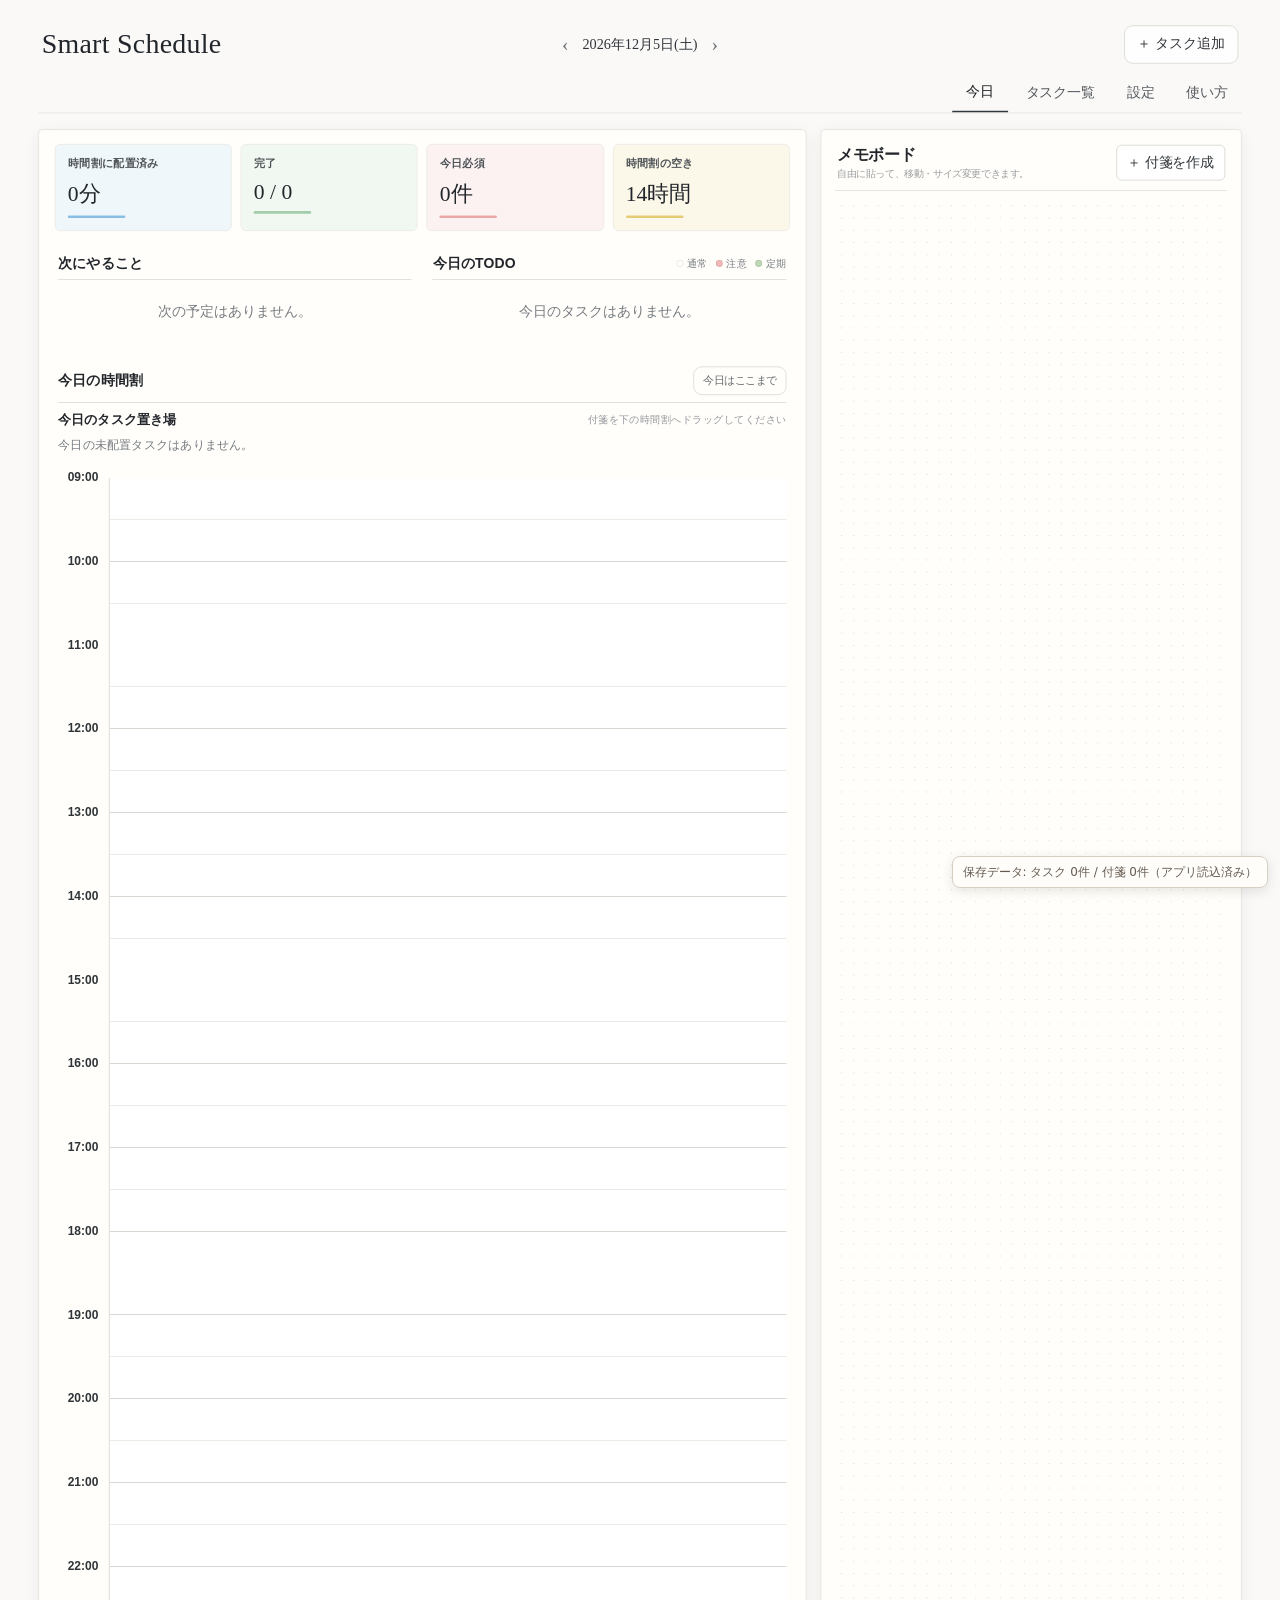
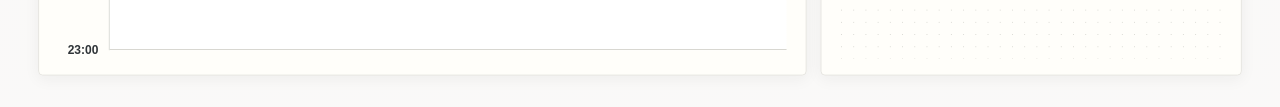
==== commit e53366e8: "Load verified memo selector fix" ====
--- a/index.html
+++ b/index.html
@@ -355,7 +355,7 @@
   (function(){
     var boot=document.getElementById('storageBootStatus');
     var s=document.createElement('script');
-    s.src='./app-v52.js?v=20261114-batch12';
+    s.src='./app-v55.js?v=20261114-memofix3';
     s.onload=function(){
       if(boot && !boot.textContent.includes('アプリ読込済み')) boot.textContent+=' / JS読込完了';
     };
